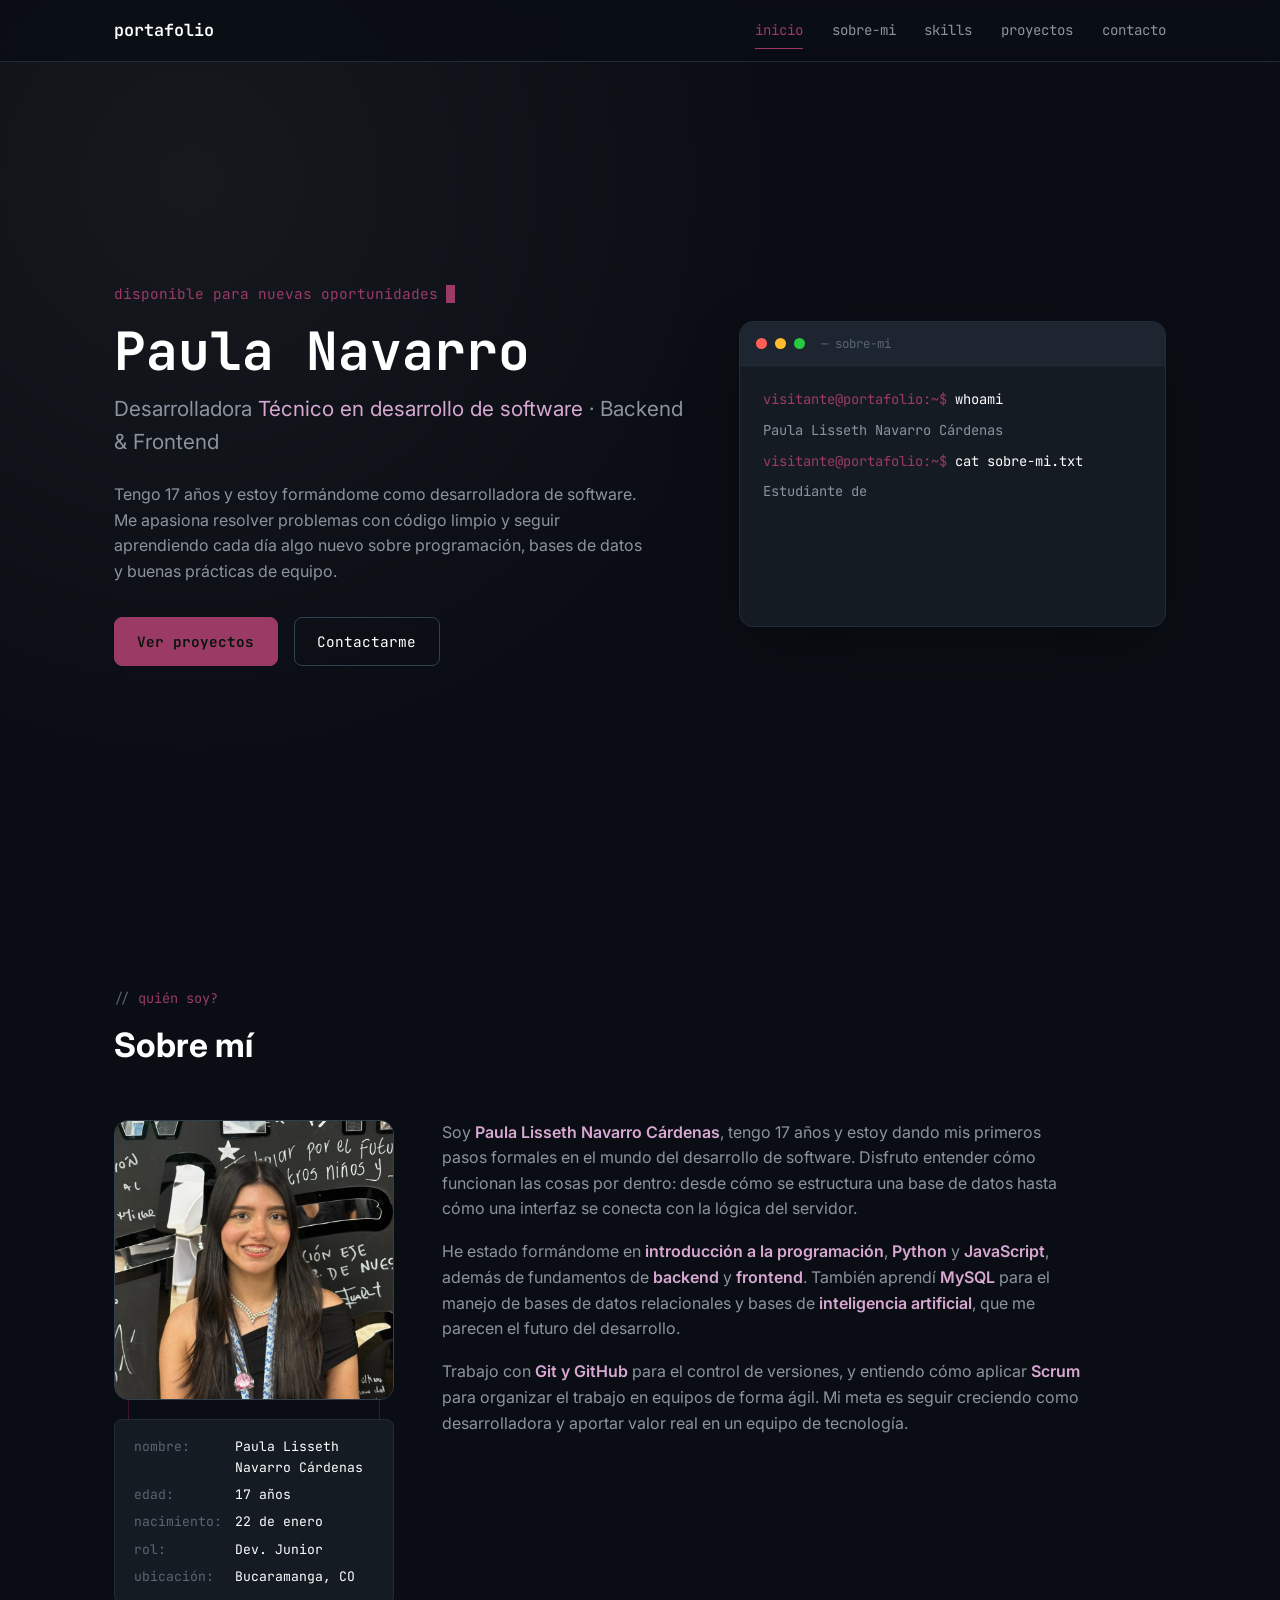
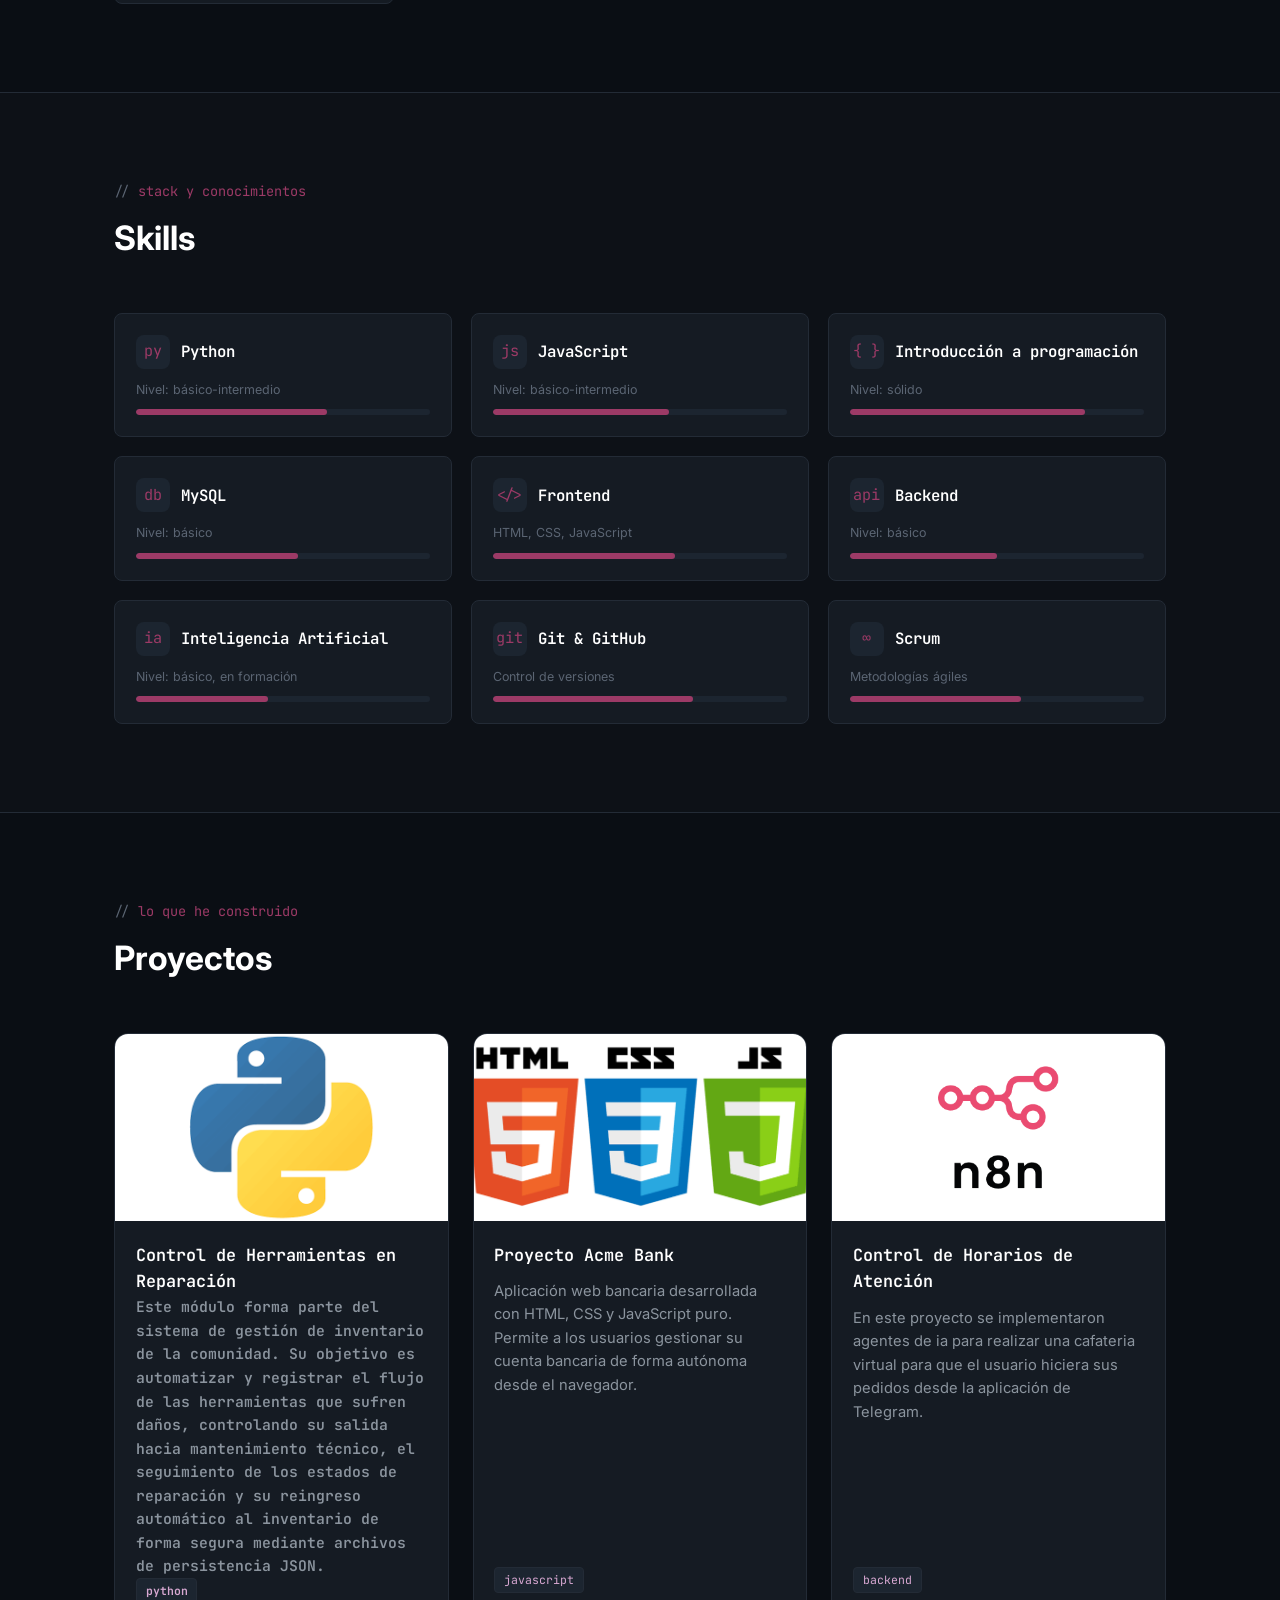
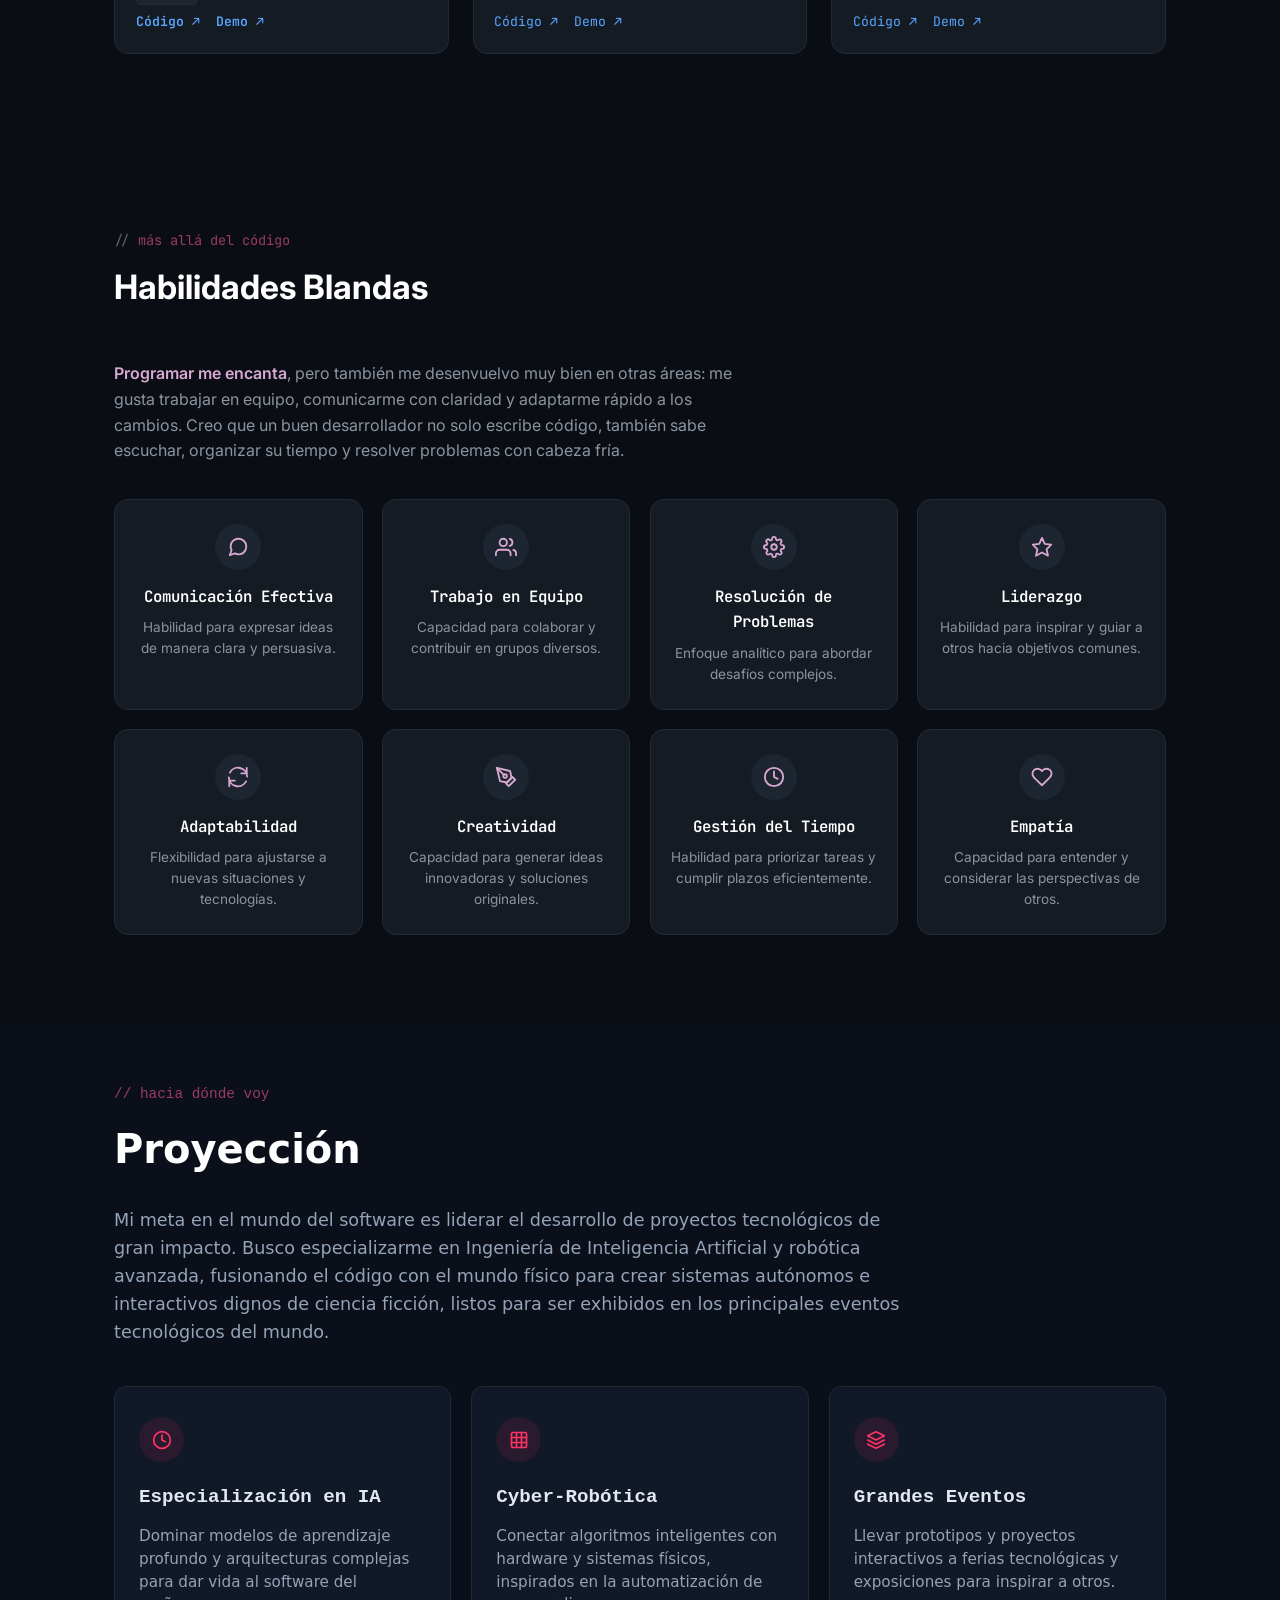
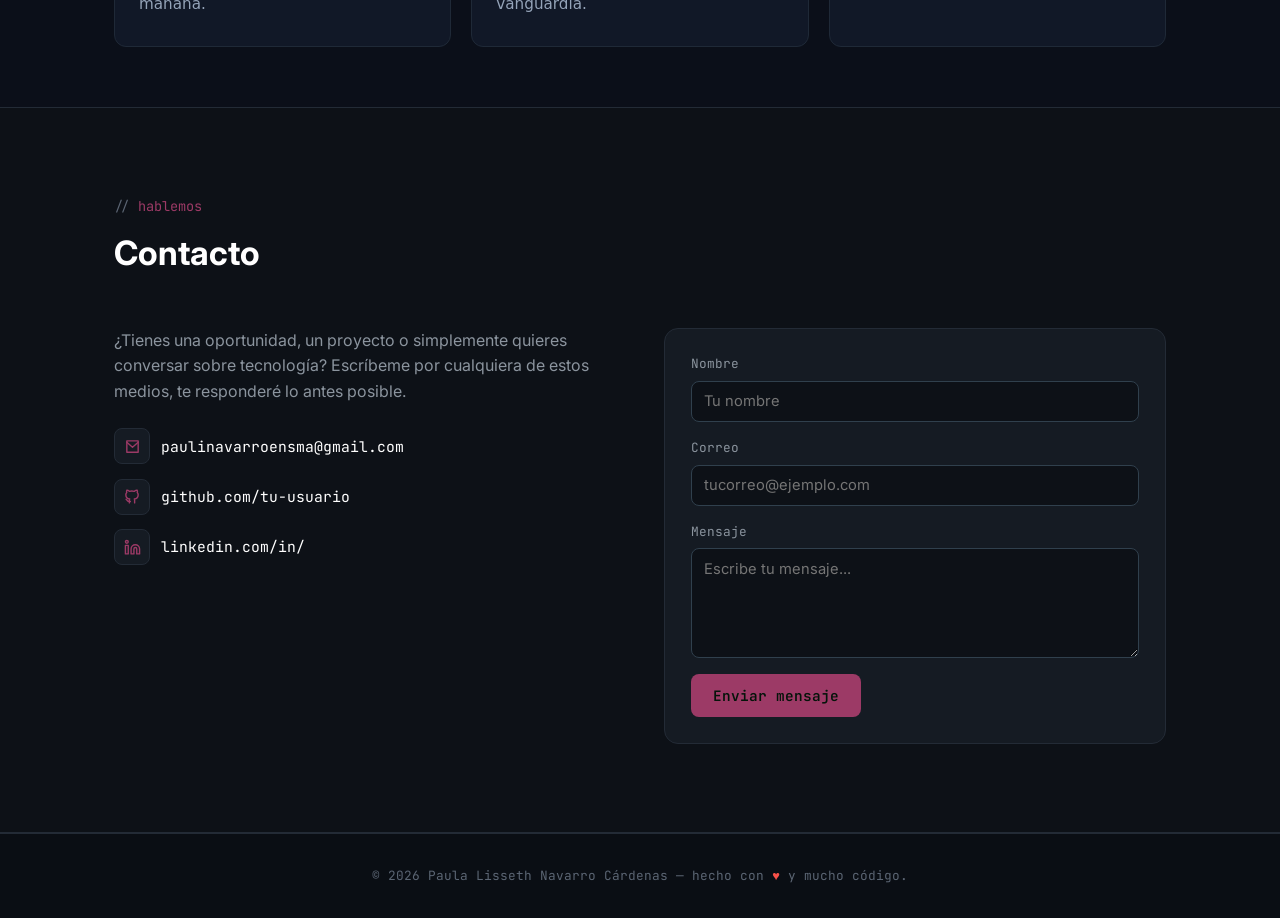
==== portafolio/index.html @ 1e86a232 "primer commit: subiendo pagina web con readme" ====
<!DOCTYPE html>
<html lang="es">
<head>
  <meta charset="UTF-8" />
  <meta name="viewport" content="width=device-width, initial-scale=1.0" />
  <title>Paula Navarro | Portafolio de Desarrollo</title>
  <meta name="description" content="Portafolio profesional de Paula Lisseth Navarro Cárdenas, desarrolladora junior en formación: Python, JavaScript, backend, frontend, bases de datos y metodologías ágiles." />
  <link rel="stylesheet" href="../style.css" />
  <script src="../i.js" defer></script>


  <!-- Favicon simple en SVG (sin petición extra de red) -->
  <link rel="icon" href="data:image/svg+xml,<svg xmlns=%22http://www.w3.org/2000/svg%22 viewBox=%220 0 100 100%22><rect width=%22100%22 height=%22100%22 rx=%2220%22 fill=%22%230d1117%22/><text x=%2250%22 y=%2266%22 font-size=%2255%22 text-anchor=%22middle%22 fill=%22%233fb950%22 font-family=%22monospace%22>&gt;_</text></svg>" />

  <!-- Tipografías: mono para "código", sans para texto largo -->
  <link rel="preconnect" href="https://fonts.googleapis.com">
  <link rel="preconnect" href="https://fonts.gstatic.com" crossorigin>
  <link href="https://fonts.googleapis.com/css2?family=Inter:wght@400;500;600&family=JetBrains+Mono:wght@400;500;600;700&display=swap" rel="stylesheet">

  <link rel="stylesheet" href="styles.css" />
</head>
<body>

  <!-- ============ HEADER / NAV ============ -->
  <header class="site-header">
    <nav class="nav" aria-label="Navegación principal">
      <a href="#inicio" class="nav__brand">
        <span>portafolio</span>
      </a>

      <button class="nav__toggle" aria-label="Abrir menú de navegación" aria-expanded="false">
        <span></span><span></span><span></span>
      </button>

      <ul class="nav__list">
        <li><a href="#inicio">inicio</a></li>
        <li><a href="#sobre-mi">sobre-mi</a></li>
        <li><a href="#skills">skills</a></li>
        <li><a href="#proyectos">proyectos</a></li>
        <li><a href="#contacto">contacto</a></li>
      </ul>
    </nav>
  </header>

  <main>
    <!-- ============ HERO ============ -->
    <section id="inicio" class="hero">
      <div class="container hero__grid">
        <div>
          <p class="hero__eyebrow">disponible para nuevas oportunidades <span class="blink" aria-hidden="true"></span></p>
          <h1 class="hero__name">Paula Navarro</h1>
          <p class="hero__role">Desarrolladora <span class="accent-text"> Técnico en desarrollo de software</span> · Backend &amp; Frontend</p>
          <p class="hero__desc">
            Tengo 17 años y estoy formándome como desarrolladora de software.
            Me apasiona resolver problemas con código limpio y seguir aprendiendo
            cada día algo nuevo sobre programación, bases de datos y buenas prácticas de equipo.
          </p>
          <div class="hero__cta">
            <a href="#proyectos" class="btn btn--primary">Ver proyectos</a>
            <a href="#contacto" class="btn btn--ghost">Contactarme</a>
          </div>
        </div>

        <div class="terminal" role="img" aria-label="Terminal animada mostrando un resumen de quién soy y mis habilidades">
          <div class="terminal__bar">
            <span class="terminal__dot terminal__dot--red"></span>
            <span class="terminal__dot terminal__dot--yellow"></span>
            <span class="terminal__dot terminal__dot--green"></span>
            <span class="terminal__title">— sobre-mi</span>
          </div>
          <div
            class="terminal__body"
            data-terminal-body
            data-name="Paula Lisseth Navarro Cárdenas"
            data-tagline="Estudiante de programación, en busca de mi primera experiencia profesional."
            data-skills="python · javascript · scrum · ia · git/github · mysql · backend · frontend"
          ><noscript><div class="terminal__line"><span class="terminal__prompt">visitante@portafolio:~$</span> whoami</div><div class="terminal__line terminal__output">Paula Lisseth Navarro Cárdenas, 17 años</div></noscript></div>
        </div>
      </div>
    </section>

    <!-- ============ SOBRE MÍ ============ -->
    <section id="sobre-mi" class="section">
      <div class="container">
        <div class="section__header reveal">
          <span class="section__tag">quién soy?</span>
          <h2 class="section__title">Sobre mí</h2>
        </div>

        <div class="about__grid reveal">
          <div class="about__photo-wrap">
            <div class="about__photo-frame" aria-hidden="true"></div>
            <img
              class="about__photo"
              src="../portafolio/Captura de pantalla 2026-06-27 212855.png"
              alt="Foto de perfil de Paula Lisseth Navarro Cárdenas"
              width="280"
              height="280"
              loading="lazy"
            />
            <div class="about__card">
              <dl>
                <dt>nombre:</dt><dd>Paula Lisseth Navarro Cárdenas</dd>
                <dt>edad:</dt><dd>17 años</dd>
                <dt>nacimiento:</dt><dd>22 de enero</dd>
                <dt>rol:</dt><dd>Dev. Junior</dd>
                <dt>ubicación:</dt><dd>Bucaramanga, CO</dd>
              </dl>
            </div>
          </div>

          <div class="about__text">
            <p>
              Soy <span class="about__highlight">Paula Lisseth Navarro Cárdenas</span>, tengo 17 años y estoy dando mis
              primeros pasos formales en el mundo del desarrollo de software. Disfruto entender cómo funcionan
              las cosas por dentro: desde cómo se estructura una base de datos hasta cómo una interfaz se conecta
              con la lógica del servidor.
            </p>
            <p>
              He estado formándome en <span class="about__highlight">introducción a la programación</span>,
              <span class="about__highlight">Python</span> y <span class="about__highlight">JavaScript</span>,
              además de fundamentos de <span class="about__highlight">backend</span> y
              <span class="about__highlight">frontend</span>. También aprendí <span class="about__highlight">MySQL</span>
              para el manejo de bases de datos relacionales y bases de
              <span class="about__highlight">inteligencia artificial</span>, que me parecen el futuro del desarrollo.
            </p>
            <p>
              Trabajo con <span class="about__highlight">Git y GitHub</span> para el control de versiones, y entiendo
              cómo aplicar <span class="about__highlight">Scrum</span> para organizar el trabajo en equipos de forma ágil.
              Mi meta es seguir creciendo como desarrolladora y aportar valor real en un equipo de tecnología.
            </p>
          </div>
        </div>
      </div>
    </section>

    <!-- ============ SKILLS ============ -->
    <section id="skills" class="section section--alt">
      <div class="container">
        <div class="section__header reveal">
          <span class="section__tag">stack y conocimientos</span>
          <h2 class="section__title">Skills</h2>
        </div>

        <div class="skills__grid reveal">

          <article class="skill-card">
            <div class="skill-card__head">
              <span class="skill-card__icon" aria-hidden="true">py</span>
              <span class="skill-card__name">Python</span>
            </div>
            <p class="skill-card__level">Nivel: básico-intermedio</p>
            <div class="skill-bar"><div class="skill-bar__fill" style="width: 65%;"></div></div>
          </article>

          <article class="skill-card">
            <div class="skill-card__head">
              <span class="skill-card__icon" aria-hidden="true">js</span>
              <span class="skill-card__name">JavaScript</span>
            </div>
            <p class="skill-card__level">Nivel: básico-intermedio</p>
            <div class="skill-bar"><div class="skill-bar__fill" style="width: 60%;"></div></div>
          </article>

          <article class="skill-card">
            <div class="skill-card__head">
              <span class="skill-card__icon" aria-hidden="true">{ }</span>
              <span class="skill-card__name">Introducción a programación</span>
            </div>
            <p class="skill-card__level">Nivel: sólido</p>
            <div class="skill-bar"><div class="skill-bar__fill" style="width: 80%;"></div></div>
          </article>

          <article class="skill-card">
            <div class="skill-card__head">
              <span class="skill-card__icon" aria-hidden="true">db</span>
              <span class="skill-card__name">MySQL</span>
            </div>
            <p class="skill-card__level">Nivel: básico</p>
            <div class="skill-bar"><div class="skill-bar__fill" style="width: 55%;"></div></div>
          </article>

          <article class="skill-card">
            <div class="skill-card__head">
              <span class="skill-card__icon" aria-hidden="true">&lt;/&gt;</span>
              <span class="skill-card__name">Frontend</span>
            </div>
            <p class="skill-card__level">HTML, CSS, JavaScript</p>
            <div class="skill-bar"><div class="skill-bar__fill" style="width: 62%;"></div></div>
          </article>

          <article class="skill-card">
            <div class="skill-card__head">
              <span class="skill-card__icon" aria-hidden="true">api</span>
              <span class="skill-card__name">Backend</span>
            </div>
            <p class="skill-card__level">Nivel: básico</p>
            <div class="skill-bar"><div class="skill-bar__fill" style="width: 50%;"></div></div>
          </article>

          <article class="skill-card">
            <div class="skill-card__head">
              <span class="skill-card__icon" aria-hidden="true">ia</span>
              <span class="skill-card__name">Inteligencia Artificial</span>
            </div>
            <p class="skill-card__level">Nivel: básico, en formación</p>
            <div class="skill-bar"><div class="skill-bar__fill" style="width: 45%;"></div></div>
          </article>

          <article class="skill-card">
            <div class="skill-card__head">
              <span class="skill-card__icon" aria-hidden="true">git</span>
              <span class="skill-card__name">Git &amp; GitHub</span>
            </div>
            <p class="skill-card__level">Control de versiones</p>
            <div class="skill-bar"><div class="skill-bar__fill" style="width: 68%;"></div></div>
          </article>

          <article class="skill-card">
            <div class="skill-card__head">
              <span class="skill-card__icon" aria-hidden="true">∞</span>
              <span class="skill-card__name">Scrum</span>
            </div>
            <p class="skill-card__level">Metodologías ágiles</p>
            <div class="skill-bar"><div class="skill-bar__fill" style="width: 58%;"></div></div>
          </article>

        </div>
      </div>
    </section>

    <!-- ============ PROYECTOS ============ -->
    <section id="proyectos" class="section">
      <div class="container">
        <div class="section__header reveal">
          <span class="section__tag">lo que he construido</span>
          <h2 class="section__title">Proyectos</h2>
        </div>

        <div class="projects__grid reveal">

          <article class="project-card">
            <div class="project-card__media">
              <img src="../portafolio/python.png" alt="Control de Herramientas en Reparación" loading="lazy" width="600" height="340" />
            </div>
            <div class="project-card__body">
              <h3 class="project-card__title">Control de Herramientas en Reparación 
              <p class="project-card__desc">
                Este módulo forma parte del sistema de gestión de inventario de la comunidad. Su objetivo es automatizar y registrar el flujo de las herramientas que sufren daños, controlando su salida hacia mantenimiento técnico, el seguimiento de los estados de reparación y su reingreso automático al inventario de forma segura mediante archivos de persistencia JSON.
              </p>
              <div class="project-card__tags">
                <span class="tag">python</span>
        
              </div>
              <div class="project-card__links">
                <a href="https://github.com/pau091/proyecto_python.git" target="_blank" rel="noopener">Código ↗</a>
                <a href="https://replit.com/join/ioxmqantwyiahoo-paulinavarroens" target="_blank" rel="noopener">Demo ↗</a>
        
              </div>
            </div>
          </article>

          <article class="project-card">
            <div class="project-card__media">
              <img src="../portafolio/html, js y css.png" alt="Proyecto Acme Bank" loading="lazy" width="600" height="340" />
            </div>
            <div class="project-card__body">
              <h3 class="project-card__title">Proyecto Acme Bank</h3>
              <p class="project-card__desc">
                Aplicación web bancaria desarrollada con HTML, CSS y JavaScript puro. Permite a los usuarios gestionar su cuenta bancaria de forma autónoma desde el navegador.
              </p>
              <div class="project-card__tags">
                <span class="tag">javascript</span>
        
              </div>
              <div class="project-card__links">
                <a href="https://github.com/Cristixn04/ACME-BANK-PROYECT.git" target="_blank" rel="noopener">Código ↗</a>
                <a href="https://pau091.github.io/EXAMENDATOSMOVILES_ACME_BANK/" target="_blank" rel="noopener">Demo ↗</a>
               
              </div>
            </div>
          </article>

          <article class="project-card">
            <div class="project-card__media">
              <img src="../portafolio/n8n_icon.png" alt="Control de Horarios de Atención " loading="lazy" width="600" height="340" />
            </div>
            <div class="project-card__body">
              <h3 class="project-card__title">Control de Horarios de Atención </h3>
              <p class="project-card__desc">
                En este proyecto se implementaron agentes de ia para realizar una cafateria virtual para que el usuario hiciera sus pedidos desde la aplicación de Telegram.
              </p>
              <div class="project-card__tags">
                <span class="tag">backend</span>
              </div>
              <div class="project-card__links">
                <a href="https://github.com/pau091/proyecto_n8n.git" target="_blank" rel="noopener">Código ↗</a>
                <a href="https://ibb.co/qTsHBFG" target="_blank" rel="noopener">Demo ↗</a>
                
              </div>
            </div>
          </article>

        </div>
      </div>
    </section>



    <!-- ============ HABILIDADES BLANDAS ============ -->
<section id="habilidades-blandas" class="section">
  <div class="container">
    <div class="section__header reveal">
      <span class="section__tag">más allá del código</span>
      <h2 class="section__title">Habilidades Blandas</h2>
    </div>

    <p class="softskills__intro reveal">
      <span class="about__highlight">Programar me encanta</span>, pero también me desenvuelvo muy bien en otras áreas:
      me gusta trabajar en equipo, comunicarme con claridad y adaptarme rápido a los cambios.
      Creo que un buen desarrollador no solo escribe código, también sabe escuchar, organizar su tiempo y resolver problemas con cabeza fría.
    </p>

    <div class="softskills__grid reveal">

      <article class="softskill-card">
        <div class="softskill-card__icon" aria-hidden="true">
          <svg viewBox="0 0 24 24" fill="none" stroke-width="2" stroke-linecap="round" stroke-linejoin="round"><path d="M21 11.5a8.4 8.4 0 0 1-1 4 8.5 8.5 0 0 1-7.5 4.5 8.4 8.4 0 0 1-4-1L3 21l2-5.5a8.4 8.4 0 0 1-1-4 8.5 8.5 0 0 1 4.5-7.5 8.4 8.4 0 0 1 4-1h.5a8.5 8.5 0 0 1 8 8v.5z"/></svg>
        </div>
        <h3 class="softskill-card__name">Comunicación Efectiva</h3>
        <p class="softskill-card__desc">Habilidad para expresar ideas de manera clara y persuasiva.</p>
      </article>

      <article class="softskill-card">
        <div class="softskill-card__icon" aria-hidden="true">
          <svg viewBox="0 0 24 24" fill="none" stroke-width="2" stroke-linecap="round" stroke-linejoin="round"><path d="M17 21v-2a4 4 0 0 0-4-4H5a4 4 0 0 0-4 4v2"/><circle cx="9" cy="7" r="4"/><path d="M23 21v-2a4 4 0 0 0-3-3.87"/><path d="M16 3.13a4 4 0 0 1 0 7.75"/></svg>
        </div>
        <h3 class="softskill-card__name">Trabajo en Equipo</h3>
        <p class="softskill-card__desc">Capacidad para colaborar y contribuir en grupos diversos.</p>
      </article>

      <article class="softskill-card">
        <div class="softskill-card__icon" aria-hidden="true">
          <svg viewBox="0 0 24 24" fill="none" stroke-width="2" stroke-linecap="round" stroke-linejoin="round"><circle cx="12" cy="12" r="3"/><path d="M19.4 15a1.65 1.65 0 0 0 .33 1.82l.06.06a2 2 0 1 1-2.83 2.83l-.06-.06a1.65 1.65 0 0 0-1.82-.33 1.65 1.65 0 0 0-1 1.51V21a2 2 0 0 1-4 0v-.09A1.65 1.65 0 0 0 9 19.4a1.65 1.65 0 0 0-1.82.33l-.06.06a2 2 0 1 1-2.83-2.83l.06-.06a1.65 1.65 0 0 0 .33-1.82 1.65 1.65 0 0 0-1.51-1H3a2 2 0 0 1 0-4h.09A1.65 1.65 0 0 0 4.6 9a1.65 1.65 0 0 0-.33-1.82l-.06-.06a2 2 0 1 1 2.83-2.83l.06.06a1.65 1.65 0 0 0 1.82.33H9a1.65 1.65 0 0 0 1-1.51V3a2 2 0 0 1 4 0v.09a1.65 1.65 0 0 0 1 1.51 1.65 1.65 0 0 0 1.82-.33l.06-.06a2 2 0 1 1 2.83 2.83l-.06.06a1.65 1.65 0 0 0-.33 1.82V9a1.65 1.65 0 0 0 1.51 1H21a2 2 0 0 1 0 4h-.09a1.65 1.65 0 0 0-1.51 1z"/></svg>
        </div>
        <h3 class="softskill-card__name">Resolución de Problemas</h3>
        <p class="softskill-card__desc">Enfoque analítico para abordar desafíos complejos.</p>
      </article>

      <article class="softskill-card">
        <div class="softskill-card__icon" aria-hidden="true">
          <svg viewBox="0 0 24 24" fill="none" stroke-width="2" stroke-linecap="round" stroke-linejoin="round"><path d="M12 2l3 6.5 7 1-5 5 1.5 7-6.5-3.5-6.5 3.5 1.5-7-5-5 7-1z"/></svg>
        </div>
        <h3 class="softskill-card__name">Liderazgo</h3>
        <p class="softskill-card__desc">Habilidad para inspirar y guiar a otros hacia objetivos comunes.</p>
      </article>

      <article class="softskill-card">
        <div class="softskill-card__icon" aria-hidden="true">
          <svg viewBox="0 0 24 24" fill="none" stroke-width="2" stroke-linecap="round" stroke-linejoin="round"><path d="M21.5 2v6h-6M2.5 22v-6h6"/><path d="M22 11.5A10 10 0 0 0 3.2 7.2M2 12.5a10 10 0 0 0 18.8 4.3"/></svg>
        </div>
        <h3 class="softskill-card__name">Adaptabilidad</h3>
        <p class="softskill-card__desc">Flexibilidad para ajustarse a nuevas situaciones y tecnologías.</p>
      </article>

      <article class="softskill-card">
        <div class="softskill-card__icon" aria-hidden="true">
          <svg viewBox="0 0 24 24" fill="none" stroke-width="2" stroke-linecap="round" stroke-linejoin="round"><path d="M12 19l7-7 3 3-7 7-3-3z"/><path d="M18 13l-1.5-7.5L2 2l3.5 14.5L13 18l5-5z"/><path d="M2 2l7.586 7.586"/><circle cx="11" cy="11" r="2"/></svg>
        </div>
        <h3 class="softskill-card__name">Creatividad</h3>
        <p class="softskill-card__desc">Capacidad para generar ideas innovadoras y soluciones originales.</p>
      </article>

      <article class="softskill-card">
        <div class="softskill-card__icon" aria-hidden="true">
          <svg viewBox="0 0 24 24" fill="none" stroke-width="2" stroke-linecap="round" stroke-linejoin="round"><circle cx="12" cy="12" r="10"/><path d="M12 6v6l4 2"/></svg>
        </div>
        <h3 class="softskill-card__name">Gestión del Tiempo</h3>
        <p class="softskill-card__desc">Habilidad para priorizar tareas y cumplir plazos eficientemente.</p>
      </article>

      <article class="softskill-card">
        <div class="softskill-card__icon" aria-hidden="true">
          <svg viewBox="0 0 24 24" fill="none" stroke-width="2" stroke-linecap="round" stroke-linejoin="round"><path d="M20.8 4.6a5.5 5.5 0 0 0-7.8 0L12 5.7l-1-1.1a5.5 5.5 0 0 0-7.8 7.8l1 1.1L12 21l7.8-7.8 1-1a5.5 5.5 0 0 0 0-7.8z"/></svg>
        </div>
        <h3 class="softskill-card__name">Empatía</h3>
        <p class="softskill-card__desc">Capacidad para entender y considerar las perspectivas de otros.</p>
      </article>

    </div>
  </div>
</section>

<!-- ============ MI PROYECCION ============ -->


<section id="proyeccion" class="proyeccion-section">
    <div class="container">
        <p class="section-subtitle">// hacia dónde voy</p>
        <h2 class="section-title">Proyección</h2>
        
        <p class="proyeccion-description">
            Mi meta en el mundo del software es liderar el desarrollo de proyectos tecnológicos de gran impacto. 
            Busco especializarme en <span class="highlight-text">Ingeniería de Inteligencia Artificial</span> y robótica avanzada, fusionando 
            el código con el mundo físico para crear sistemas autónomos e interactivos dignos de ciencia ficción, listos 
            para ser exhibidos en los principales eventos tecnológicos del mundo.
        </p>

        <div class="proyeccion-grid">
            <div class="proyeccion-card">
                <div class="card-icon">
                    <svg xmlns="http://www.w3.org/2000/svg" width="20" height="20" viewBox="0 0 24 24" fill="none" stroke="currentColor" stroke-width="2" stroke-linecap="round" stroke-linejoin="round"><circle cx="12" cy="12" r="10"></circle><polyline points="12 6 12 12 16 14"></polyline></svg>
                </div>
                <h3>Especialización en IA</h3>
                <p>Dominar modelos de aprendizaje profundo y arquitecturas complejas para dar vida al software del mañana.</p>
            </div>

            <div class="proyeccion-card">
                <div class="card-icon">
                    <svg xmlns="http://www.w3.org/2000/svg" width="20" height="20" viewBox="0 0 24 24" fill="none" stroke="currentColor" stroke-width="2" stroke-linecap="round" stroke-linejoin="round"><rect x="3" y="3" width="18" height="18" rx="2" ry="2"></rect><line x1="9" y1="3" x2="9" y2="21"></line><line x1="15" y1="3" x2="15" y2="21"></line><line x1="3" y1="9" x2="21" y2="9"></line><line x1="3" y1="15" x2="21" y2="15"></line></svg>
                </div>
                <h3>Cyber-Robótica</h3>
                <p>Conectar algoritmos inteligentes con hardware y sistemas físicos, inspirados en la automatización de vanguardia.</p>
            </div>

            <div class="proyeccion-card">
                <div class="card-icon">
                    <svg xmlns="http://www.w3.org/2000/svg" width="20" height="20" viewBox="0 0 24 24" fill="none" stroke="currentColor" stroke-width="2" stroke-linecap="round" stroke-linejoin="round"><polygon points="12 2 2 7 12 12 22 7 12 2"></polygon><polyline points="2 17 12 22 22 17"></polyline><polyline points="2 12 12 17 22 12"></polyline></svg>
                </div>
                <h3>Grandes Eventos</h3>
                <p>Llevar prototipos y proyectos interactivos a ferias tecnológicas y exposiciones para inspirar a otros.</p>
            </div>
        </div>
    </div>
</section>

    <!-- ============ CONTACTO ============ -->
    <section id="contacto" class="section section--alt">
      <div class="container">
        <div class="section__header reveal">
          <span class="section__tag">hablemos</span>
          <h2 class="section__title">Contacto</h2>
        </div>

        <div class="contact__grid reveal">
          <div class="contact__intro">
            <p>
              ¿Tienes una oportunidad, un proyecto o simplemente quieres conversar sobre tecnología?
              Escríbeme por cualquiera de estos medios, te responderé lo antes posible.
            </p>

            <ul class="contact__list">
              <li>
                <a href="mailto:paulinavarroensma@gmail.com">
                  <span class="contact__icon" aria-hidden="true">
                    <svg viewBox="0 0 24 24" fill="none" stroke-width="2" stroke-linecap="round" stroke-linejoin="round"><path d="M4 4h16v16H4z"/><path d="m4 6 8 7 8-7"/></svg>
                  </span>
                  paulinavarroensma@gmail.com
                </a>
              </li>
              <li>
                <a href="https://github.com/pau091" target="_blank" rel="noopener">
                  <span class="contact__icon" aria-hidden="true">
                    <svg viewBox="0 0 24 24" fill="none" stroke-width="2" stroke-linecap="round" stroke-linejoin="round"><path d="M9 19c-4.3 1.4-4.3-2.5-6-3m12 5v-3.5c0-1 .1-1.4-.5-2 2.8-.3 5.5-1.4 5.5-6a4.6 4.6 0 0 0-1.3-3.2 4.2 4.2 0 0 0-.1-3.2s-1.3-.4-4.1 1.6a13.4 13.4 0 0 0-7 0C5.3 2.7 4 3.1 4 3.1a4.2 4.2 0 0 0-.1 3.2A4.6 4.6 0 0 0 2.6 9.5c0 4.6 2.7 5.7 5.5 6-.6.6-.6 1.2-.5 2V21"/></svg>
                  </span>
                  github.com/tu-usuario
                </a>
              </li>
              <li>
                <a href="https://www.linkedin.com/in/pau-undefined-a47960419/" target="_blank" rel="noopener">
                  <span class="contact__icon" aria-hidden="true">
                    <svg viewBox="0 0 24 24" fill="none" stroke-width="2" stroke-linecap="round" stroke-linejoin="round"><path d="M16 8a6 6 0 0 1 6 6v7h-4v-7a2 2 0 0 0-4 0v7h-4v-7a6 6 0 0 1 6-6z"/><rect x="2" y="9" width="4" height="12"/><circle cx="4" cy="4" r="2"/></svg>
                  </span>
                  linkedin.com/in/
                </a>
              </li>
            </ul>
          </div>

          <form class="contact-form" aria-label="Formulario de contacto">
            <div class="form-group">
              <label for="name">Nombre</label>
              <input type="text" id="name" name="name" placeholder="Tu nombre" required />
            </div>
            <div class="form-group">
              <label for="email">Correo</label>
              <input type="email" id="email" name="email" placeholder="tucorreo@ejemplo.com" required />
            </div>
            <div class="form-group">
              <label for="message">Mensaje</label>
              <textarea id="message" name="message" placeholder="Escribe tu mensaje..." required></textarea>
            </div>
            <button type="submit" class="btn btn--primary">Enviar mensaje</button>
          </form>
        </div>
      </div>
    </section>
  </main>

  <footer class="site-footer">
    <p>© <span data-year></span> Paula Lisseth Navarro Cárdenas — hecho con <span class="heart">♥</span> y mucho código.</p>
  </footer>

  <button class="back-to-top" aria-label="Volver arriba">
    <svg viewBox="0 0 24 24" width="20" height="20" fill="none" stroke="currentColor" stroke-width="2" stroke-linecap="round" stroke-linejoin="round"><path d="M12 19V5M5 12l7-7 7 7"/></svg>
  </button>

  <script src="main.js"></script>
</body>
</html>
---- style.css ----
/* =========================================================
   PORTAFOLIO - Estilo Terminal / Tech (Dark)
   ========================================================= */

:root {
  /* Paleta principal */
  --bg-0: #0a0e14;          /* fondo general */
  --bg-1: #0d1117;          /* fondo secciones */
  --bg-2: #151b23;          /* tarjetas */
  --bg-3: #1c2530;          /* tarjetas hover / inputs */
  --border: #232b36;
  --border-strong: #30404d;

  --text-primary: #ffffff;
  --text-secondary: #8b949e;
  --text-muted: #5b6573;

  --accent: #9c3a66;        /* verde terminal (atenuado) */
  --accent-soft: #92235366;
  --accent-2: #d8a8d2;      /* ámbar para detalles / hover */
  --accent-blue: #58a6ff;   /* enlaces */
  --danger: #f85149;

  --radius: 8px;
  --radius-lg: 14px;
  --max-width: 1100px;

  --font-mono: 'JetBrains Mono', 'Fira Code', monospace;
  --font-sans: 'Inter', system-ui, sans-serif;

  --transition: 200ms ease;
}

/* ---------- Reset básico ---------- */
* {
  margin: 0;
  padding: 0;
  box-sizing: border-box;
}

html {
  scroll-behavior: smooth;
  font-size: 16px;
}

body {
  background-color: var(--bg-0);
  color: var(--text-primary);
  font-family: var(--font-sans);
  line-height: 1.6;
  -webkit-font-smoothing: antialiased;
}

img {
  max-width: 100%;
  display: block;
}

a {
  color: inherit;
  text-decoration: none;
}

ul {
  list-style: none;
}

section {
  scroll-margin-top: 76px;
}

.container {
  max-width: var(--max-width);
  margin: 0 auto;
  padding: 0 1.5rem;
}

/* Foco visible para accesibilidad */
a:focus-visible,
button:focus-visible {
  outline: 2px solid var(--accent);
  outline-offset: 3px;
  border-radius: 4px;
}

/* Respeta preferencia de movimiento reducido */
@media (prefers-reduced-motion: reduce) {
  *, *::before, *::after {
    animation-duration: 0.01ms !important;
    animation-iteration-count: 1 !important;
    transition-duration: 0.01ms !important;
    scroll-behavior: auto !important;
  }
}

/* =========================================================
   HEADER / NAV
   ========================================================= */
.site-header {
  position: fixed;
  top: 0;
  left: 0;
  right: 0;
  z-index: 100;
  background-color: rgba(10, 14, 20, 0.85);
  backdrop-filter: blur(8px);
  border-bottom: 1px solid var(--border);
}

.nav {
  display: flex;
  align-items: center;
  justify-content: space-between;
  padding: 0.9rem 1.5rem;
  max-width: var(--max-width);
  margin: 0 auto;
}

.nav__brand {
  font-family: var(--font-mono);
  font-weight: 600;
  font-size: 1.05rem;
  color: var(--text-primary);
  display: flex;
  align-items: center;
  gap: 0.4rem;
}

.nav__brand .dot {
  color: var(--accent);
}

.nav__toggle {
  display: none;
  flex-direction: column;
  justify-content: center;
  gap: 5px;
  width: 38px;
  height: 38px;
  background: transparent;
  border: 1px solid var(--border-strong);
  border-radius: var(--radius);
  cursor: pointer;
}

.nav__toggle span {
  display: block;
  height: 2px;
  width: 18px;
  margin: 0 auto;
  background-color: var(--text-primary);
  transition: var(--transition);
}

.nav__list {
  display: flex;
  gap: 1.8rem;
  font-family: var(--font-mono);
  font-size: 0.88rem;
}

.nav__list li {
  display: flex;
}

.nav__list a {
  color: var(--text-secondary);
  position: relative;
  padding: 0.3rem 0;
  transition: color var(--transition);
}

.nav__list a::after {
  content: '';
  position: absolute;
  left: 0;
  bottom: -2px;
  width: 100%;
  height: 1px;
  background-color: var(--accent);
  transform: scaleX(0);
  transform-origin: left;
  transition: transform 250ms ease;
}

.nav__list a:hover::after,
.nav__list a:focus-visible::after,
.nav__list a.is-active::after {
  transform: scaleX(1);
}

.nav__list a:hover,
.nav__list a:focus-visible {
  color: var(--accent);
}

.nav__list a.is-active {
  color: var(--accent);
}

/* =========================================================
   HERO
   ========================================================= */
.hero {
  min-height: 100vh;
  display: flex;
  align-items: center;
  padding: 7rem 0 4rem;
  background:
    radial-gradient(circle at 15% 20%, rgba(202, 206, 202, 0.06), transparent 45%),
    var(--bg-0);
}

.hero__grid {
  display: grid;
  grid-template-columns: 1.15fr 0.85fr;
  gap: 3rem;
  align-items: center;
}

.hero__eyebrow {
  font-family: var(--font-mono);
  color: var(--accent);
  font-size: 0.9rem;
  margin-bottom: 1rem;
  display: flex;
  align-items: center;
  gap: 0.5rem;
}

.hero__eyebrow .blink {
  display: inline-block;
  width: 9px;
  height: 18px;
  background-color: var(--accent);
  animation: blink 1.1s steps(1) infinite;
}

@keyframes blink {
  50% { opacity: 0; }
}

.hero__name {
  font-family: var(--font-mono);
  font-size: clamp(2.1rem, 5vw, 3.3rem);
  font-weight: 700;
  line-height: 1.15;
  margin-bottom: 0.6rem;
  color: #fff;
}

.hero__role {
  font-size: clamp(1.05rem, 2vw, 1.3rem);
  color: var(--text-secondary);
  margin-bottom: 1.5rem;
}

.hero__role .accent-text {
  color: var(--accent-2);
}

.hero__desc {
  color: var(--text-secondary);
  max-width: 540px;
  margin-bottom: 2rem;
}

.hero__cta {
  display: flex;
  gap: 1rem;
  flex-wrap: wrap;
}

.btn {
  font-family: var(--font-mono);
  font-size: 0.9rem;
  padding: 0.75rem 1.4rem;
  border-radius: var(--radius);
  border: 1px solid var(--border-strong);
  cursor: pointer;
  transition: all var(--transition);
  display: inline-flex;
  align-items: center;
  gap: 0.5rem;
  position: relative;
  overflow: hidden;
  isolation: isolate;
}

.btn::before {
  content: '';
  position: absolute;
  inset: 0;
  background: linear-gradient(120deg, transparent, rgba(255, 255, 255, 0.18), transparent);
  transform: translateX(-100%);
  transition: transform 500ms ease;
  z-index: -1;
}

.btn:hover::before {
  transform: translateX(100%);
}

.btn--primary {
  background-color: var(--accent);
  color: #04140a;
  border-color: var(--accent);
  font-weight: 600;
}

.btn--primary:hover {
  background-color: #962e6b;
  transform: translateY(-2px);
}

.btn--ghost {
  background-color: transparent;
  color: var(--text-primary);
}

.btn--ghost:hover {
  border-color: var(--accent);
  color: var(--accent);
  transform: translateY(-2px);
}

/* Terminal visual del hero */
.terminal {
  background-color: var(--bg-2);
  border: 1px solid var(--border);
  border-radius: var(--radius-lg);
  overflow: hidden;
  box-shadow: 0 20px 60px -20px rgba(0, 0, 0, 0.6);
}

.terminal__bar {
  display: flex;
  align-items: center;
  gap: 0.5rem;
  padding: 0.7rem 1rem;
  background-color: var(--bg-3);
  border-bottom: 1px solid var(--border);
}

.terminal__dot {
  width: 11px;
  height: 11px;
  border-radius: 50%;
}

.terminal__dot--red { background-color: #ff5f56; }
.terminal__dot--yellow { background-color: #ffbd2e; }
.terminal__dot--green { background-color: #27c93f; }

.terminal__title {
  margin-left: 0.5rem;
  font-family: var(--font-mono);
  font-size: 0.78rem;
  color: var(--text-muted);
}

.terminal__body {
  padding: 1.4rem;
  font-family: var(--font-mono);
  font-size: 0.86rem;
  min-height: 260px;
}

.terminal__line {
  margin-bottom: 0.55rem;
  white-space: pre-wrap;
  word-break: break-word;
}

.terminal__prompt {
  color: var(--accent);
  margin-right: 0.5rem;
}

.terminal__output {
  color: var(--text-secondary);
}

.terminal__cursor {
  display: inline-block;
  width: 8px;
  height: 1em;
  background-color: var(--accent);
  vertical-align: text-bottom;
  animation: blink 1s steps(1) infinite;
}

/* =========================================================
   SECCIONES GENERALES
   ========================================================= */
.section {
  padding: 5.5rem 0;
}

.section--alt {
  background-color: var(--bg-1);
  border-top: 1px solid var(--border);
  border-bottom: 1px solid var(--border);
}

.section__header {
  margin-bottom: 3rem;
}

.section__tag {
  font-family: var(--font-mono);
  color: var(--accent);
  font-size: 0.85rem;
  margin-bottom: 0.5rem;
  display: block;
}

.section__tag::before {
  content: '// ';
  color: var(--text-muted);
}

.section__title {
  font-size: clamp(1.6rem, 3vw, 2.1rem);
  font-weight: 700;
  color: #fff;
}

/* =========================================================
   SOBRE MÍ
   ========================================================= */
.about__grid {
  display: grid;
  grid-template-columns: 280px 1fr;
  gap: 3rem;
  align-items: start;
}

.about__photo-wrap {
  position: relative;
}

.about__photo {
  width: 100%;
  aspect-ratio: 1 / 1;
  border-radius: var(--radius-lg);
  object-fit: cover;
  border: 1px solid var(--border-strong);
  background-color: var(--bg-2);
  transition: border-color var(--transition), transform var(--transition);
}

.about__photo-wrap:hover .about__photo {
  border-color: var(--accent);
  transform: translateY(-3px);
}

.about__photo-frame {
  position: absolute;
  inset: 14px;
  border: 1px solid var(--accent-soft);
  border-radius: var(--radius-lg);
  pointer-events: none;
  z-index: -1;
  top: 14px;
  left: 14px;
}

.about__card {
  margin-top: 1.2rem;
  background-color: var(--bg-2);
  border: 1px solid var(--border);
  border-radius: var(--radius);
  padding: 1rem 1.2rem;
  font-family: var(--font-mono);
  font-size: 0.82rem;
}

.about__card dl {
  display: grid;
  grid-template-columns: auto 1fr;
  gap: 0.4rem 0.8rem;
}

.about__card dt {
  color: var(--text-muted);
}

.about__card dd {
  color: var(--text-primary);
}

.about__text p {
  color: var(--text-secondary);
  margin-bottom: 1.1rem;
  max-width: 640px;
}

.about__text p:last-child {
  margin-bottom: 0;
}

.about__highlight {
  color: var(--accent-2);
  font-weight: 600;
}

/* =========================================================
   SKILLS
   ========================================================= */
.skills__grid {
  display: grid;
  grid-template-columns: repeat(auto-fit, minmax(250px, 1fr));
  gap: 1.2rem;
}

.skill-card {
  background-color: var(--bg-2);
  border: 1px solid var(--border);
  border-radius: var(--radius);
  padding: 1.3rem;
  transition: border-color var(--transition), transform var(--transition), box-shadow var(--transition);
}

.skill-card:hover {
  border-color: var(--accent-soft);
  transform: translateY(-5px);
  box-shadow: 0 12px 24px -12px rgba(63, 185, 80, 0.25);
}

.skill-card:hover .skill-card__icon {
  background-color: var(--accent);
  color: #04140a;
  transform: scale(1.08) rotate(-4deg);
}

.skill-card:hover .skill-bar__fill {
  filter: brightness(1.25);
}

.skill-card__icon {
  font-family: var(--font-mono);
  font-size: 0.95rem;
  width: 34px;
  height: 34px;
  flex-shrink: 0;
  display: flex;
  align-items: center;
  justify-content: center;
  background-color: var(--bg-3);
  border-radius: var(--radius);
  color: var(--accent);
  transition: transform var(--transition), background-color var(--transition), color var(--transition);
}

.skill-card__head {
  display: flex;
  align-items: center;
  gap: 0.7rem;
  margin-bottom: 0.7rem;
}

.skill-card__name {
  font-family: var(--font-mono);
  font-weight: 600;
  font-size: 0.98rem;
  color: var(--text-primary);
}

.skill-card__level {
  font-size: 0.78rem;
  color: var(--text-muted);
  margin-bottom: 0.6rem;
}

.skill-bar {
  height: 6px;
  background-color: var(--bg-3);
  border-radius: 4px;
  overflow: hidden;
}

.skill-bar__fill {
  height: 100%;
  background-color: var(--accent);
  border-radius: 4px;
}

/* =========================================================
   PROYECTOS
   ========================================================= */
.projects__grid {
  display: grid;
  grid-template-columns: repeat(auto-fit, minmax(280px, 1fr));
  gap: 1.5rem;
}

.project-card {
  background-color: var(--bg-2);
  border: 1px solid var(--border);
  border-radius: var(--radius-lg);
  overflow: hidden;
  display: flex;
  flex-direction: column;
  transition: transform var(--transition), border-color var(--transition), box-shadow var(--transition);
}

.project-card:hover {
  transform: translateY(-6px);
  border-color: var(--border-strong);
  box-shadow: 0 20px 40px -18px rgba(0, 0, 0, 0.55);
}

.project-card__media {
  aspect-ratio: 16/9;
  background-color: var(--bg-3);
  overflow: hidden;
}

.project-card__media img {
  width: 100%;
  height: 100%;
  object-fit: cover;
  transition: transform 400ms ease;
}

.project-card:hover .project-card__media img {
  transform: scale(1.06);
}

.project-card__body {
  padding: 1.3rem;
  display: flex;
  flex-direction: column;
  gap: 0.7rem;
  flex: 1;
}

.project-card__title {
  font-family: var(--font-mono);
  font-size: 1.05rem;
  color: var(--text-primary);
  font-weight: 600;
}

.project-card__desc {
  color: var(--text-secondary);
  font-size: 0.92rem;
  flex: 1;
}

.project-card__tags {
  display: flex;
  flex-wrap: wrap;
  gap: 0.4rem;
}

.tag {
  font-family: var(--font-mono);
  font-size: 0.72rem;
  padding: 0.2rem 0.55rem;
  border-radius: 4px;
  background-color: var(--bg-3);
  color: var(--accent-2);
  border: 1px solid var(--border);
  transition: border-color var(--transition), transform var(--transition);
}

.project-card:hover .tag {
  border-color: var(--accent-soft);
}

.tag:hover {
  transform: translateY(-2px);
}

.project-card__links {
  display: flex;
  gap: 1rem;
  margin-top: 0.4rem;
  font-family: var(--font-mono);
  font-size: 0.82rem;
}

.project-card__links a {
  color: var(--accent-blue);
  transition: opacity var(--transition), transform var(--transition);
  display: inline-block;
}

.project-card__links a:hover {
  opacity: 0.85;
  transform: translateX(3px);
  text-decoration: underline;
}


/* =========================================================
   HABILIDADES BLANDAS (SOFT SKILLS)
   ========================================================= */
.softskills__intro {
  color: var(--text-secondary);
  max-width: 640px;
  margin-bottom: 2.2rem;
}

.softskills__intro .about__highlight {
  color: var(--accent-2);
  font-weight: 600;
}

.softskills__grid {
  display: grid;
  grid-template-columns: repeat(auto-fit, minmax(230px, 1fr));
  gap: 1.2rem;
}

.softskill-card {
  background-color: var(--bg-2);
  border: 1px solid var(--border);
  border-radius: var(--radius-lg);
  padding: 1.5rem 1.3rem;
  text-align: center;
  transition: border-color var(--transition), transform var(--transition), box-shadow var(--transition);
}

.softskill-card:hover {
  border-color: var(--accent-soft);
  transform: translateY(-5px);
  box-shadow: 0 14px 28px -14px rgba(63, 185, 80, 0.22);
}

.softskill-card__icon {
  width: 46px;
  height: 46px;
  margin: 0 auto 0.9rem;
  display: flex;
  align-items: center;
  justify-content: center;
  background-color: var(--bg-3);
  border-radius: 50%;
  color: var(--accent-2);
  transition: transform var(--transition), background-color var(--transition), color var(--transition);
}

.softskill-card__icon svg {
  width: 22px;
  height: 22px;
  stroke: currentColor;
}

.softskill-card:hover .softskill-card__icon {
  background-color: var(--accent-2);
  color: #1c1402;
  transform: scale(1.1) rotate(-6deg);
}

.softskill-card__name {
  font-family: var(--font-mono);
  font-weight: 600;
  font-size: 0.98rem;
  color: var(--text-primary);
  margin-bottom: 0.5rem;
}

.softskill-card__desc {
  font-size: 0.85rem;
  color: var(--text-secondary);
  line-height: 1.55;
}

/* --- Sección Proyección --- */
.proyeccion-section {
    background-color: #0b0f19; /* Fondo oscuro del portafolio */
    color: #ffffff;
    padding: 60px 20px;
    font-family: system-ui, -apple-system, sans-serif;
}

.proyeccion-section .container {
    max-width: 1100px;
    margin: 0 auto;
}

.proyeccion-section .section-subtitle {
    color: #9c3a66; /* Rosa/Magenta del diseño */
    font-family: 'Courier New', Courier, monospace;
    font-size: 0.9rem;
    margin-bottom: 10px;
}

.proyeccion-section .section-title {
    font-size: 2.5rem;
    font-weight: 700;
    margin-bottom: 25px;
}

.proyeccion-description {
    color: #94a3b8; /* Gris claro para lectura */
    font-size: 1.1rem;
    line-height: 1.6;
    max-width: 800px;
    margin-bottom: 40px;
}

.proyeccion-description strong {
    color: #ff3366;
    font-weight: 600;
}

/* Grid de Tarjetas */
.proyeccion-grid {
    display: grid;
    grid-template-columns: repeat(auto-fit, minmax(280px, 1fr));
    gap: 20px;
}

.proyeccion-card {
    background-color: #111827; /* Fondo de tarjetas */
    border: 1px solid #1f2937;
    border-radius: 12px;
    padding: 30px 24px;
    transition: transform 0.3s ease, border-color 0.3s ease, box-shadow 0.3s ease;
}

/* Iconos de las tarjetas */
.proyeccion-card .card-icon {
    color: #ff3366;
    background-color: rgba(255, 51, 102, 0.1);
    width: 45px;
    height: 45px;
    border-radius: 50%;
    display: flex;
    align-items: center;
    justify-content: center;
    margin-bottom: 20px;
}

.proyeccion-card h3 {
    font-family: 'Courier New', Courier, monospace;
    font-size: 1.2rem;
    font-weight: bold;
    margin-bottom: 12px;
    color: #e2e8f0;
}

.proyeccion-card p {
    color: #94a3b8;
    font-size: 0.95rem;
    line-height: 1.5;
}

/* Tarjeta destacada (Efecto similar a Resolución de Problemas en tu captura) */
.proyeccion-card.highlight-card {
    border-color: rgba(255, 51, 102, 0.4);
    box-shadow: 0 4px 20px rgba(255, 51, 102, 0.05);
}

.proyeccion-card.highlight-card .card-icon {
    background-color: #ff3366;
    color: #ffffff;
}

/* Efecto Hover general */
.proyeccion-card:hover {
    transform: translateY(-5px);
    border-color: rgba(255, 51, 102, 0.6);
    box-shadow: 0 10px 25px rgba(255, 51, 102, 0.1);
}

/* =========================================================
   CONTACTO
   ========================================================= */
.contact__grid {
  display: grid;
  grid-template-columns: 1fr 1fr;
  gap: 3rem;
  align-items: start;
}

.contact__intro p {
  color: var(--text-secondary);
  margin-bottom: 1.5rem;
  max-width: 480px;
}

.contact__list {
  display: flex;
  flex-direction: column;
  gap: 0.9rem;
}

.contact__list a {
  display: flex;
  align-items: center;
  gap: 0.7rem;
  font-family: var(--font-mono);
  font-size: 0.92rem;
  color: var(--text-primary);
  transition: color var(--transition);
}

.contact__list a:hover {
  color: var(--accent);
}

.contact__list a:hover .contact__icon {
  background-color: var(--accent);
  border-color: var(--accent);
  transform: scale(1.08) rotate(-6deg);
}

.contact__list a:hover .contact__icon svg {
  stroke: #04140a;
}

.contact__icon {
  width: 36px;
  height: 36px;
  border-radius: var(--radius);
  background-color: var(--bg-2);
  border: 1px solid var(--border);
  display: flex;
  align-items: center;
  justify-content: center;
  flex-shrink: 0;
  transition: transform var(--transition), background-color var(--transition), border-color var(--transition);
}

.contact__icon svg {
  width: 17px;
  height: 17px;
  stroke: var(--accent);
  transition: stroke var(--transition);
}

.contact-form {
  background-color: var(--bg-2);
  border: 1px solid var(--border);
  border-radius: var(--radius-lg);
  padding: 1.6rem;
  display: flex;
  flex-direction: column;
  gap: 1rem;
}

.form-group {
  display: flex;
  flex-direction: column;
  gap: 0.4rem;
}

.form-group label {
  font-family: var(--font-mono);
  font-size: 0.8rem;
  color: var(--text-secondary);
}

.form-group input,
.form-group textarea {
  background-color: var(--bg-1);
  border: 1px solid var(--border-strong);
  border-radius: var(--radius);
  padding: 0.65rem 0.8rem;
  color: var(--text-primary);
  font-family: var(--font-sans);
  font-size: 0.92rem;
  transition: border-color var(--transition);
}

.form-group input:focus,
.form-group textarea:focus {
  outline: none;
  border-color: var(--accent);
}

.form-group textarea {
  resize: vertical;
  min-height: 110px;
}

.contact-form .btn {
  align-self: flex-start;
  border: none;
}

/* =========================================================
   FOOTER
   ========================================================= */
.site-footer {
  padding: 2rem 0;
  border-top: 1px solid var(--border);
  text-align: center;
}

.site-footer p {
  font-family: var(--font-mono);
  font-size: 0.8rem;
  color: var(--text-muted);
}

.site-footer .heart {
  color: var(--danger);
}

/* Botón volver arriba */
.back-to-top {
  position: fixed;
  bottom: 1.6rem;
  right: 1.6rem;
  width: 44px;
  height: 44px;
  border-radius: 50%;
  background-color: var(--bg-2);
  border: 1px solid var(--border-strong);
  color: var(--accent);
  display: flex;
  align-items: center;
  justify-content: center;
  cursor: pointer;
  opacity: 0;
  pointer-events: none;
  transition: opacity var(--transition), transform var(--transition);
  z-index: 90;
}

.back-to-top.is-visible {
  opacity: 1;
  pointer-events: auto;
}

.back-to-top:hover {
  transform: translateY(-3px);
  border-color: var(--accent);
}

/* =========================================================
   ANIMACIONES DE ENTRADA (scroll reveal)
   ========================================================= */
.reveal {
  opacity: 0;
  transform: translateY(18px);
  transition: opacity 0.6s ease, transform 0.6s ease;
}

.reveal.is-visible {
  opacity: 1;
  transform: translateY(0);
}

/* =========================================================
   RESPONSIVE
   ========================================================= */
@media (max-width: 900px) {
  .hero__grid {
    grid-template-columns: 1fr;
  }

  .terminal {
    order: -1;
  }

  .about__grid {
    grid-template-columns: 1fr;
  }

  .about__photo-wrap {
    max-width: 240px;
    margin: 0 auto;
  }

  .contact__grid {
    grid-template-columns: 1fr;
    gap: 2.5rem;
  }
}

@media (max-width: 720px) {
  .nav__toggle {
    display: flex;
  }

  .nav__list {
    position: fixed;
    top: 60px;
    right: 0;
    left: 0;
    flex-direction: column;
    background-color: var(--bg-1);
    border-bottom: 1px solid var(--border);
    padding: 1.2rem 1.5rem;
    gap: 1rem;
    transform: translateY(-110%);
    transition: transform var(--transition);
  }

  .nav__list.is-open {
    transform: translateY(0);
  }

  .hero {
    padding-top: 6rem;
    min-height: auto;
  }

  .section {
    padding: 3.5rem 0;
  }

  .hero__cta {
    flex-direction: column;
    align-items: stretch;
  }

  .btn {
    justify-content: center;
  }
}

@media (max-width: 480px) {
  .hero__name {
    font-size: 1.8rem;
  }

  .terminal__body {
    font-size: 0.78rem;
    padding: 1.1rem;
  }

  .section__title {
    font-size: 1.4rem;
  }
}
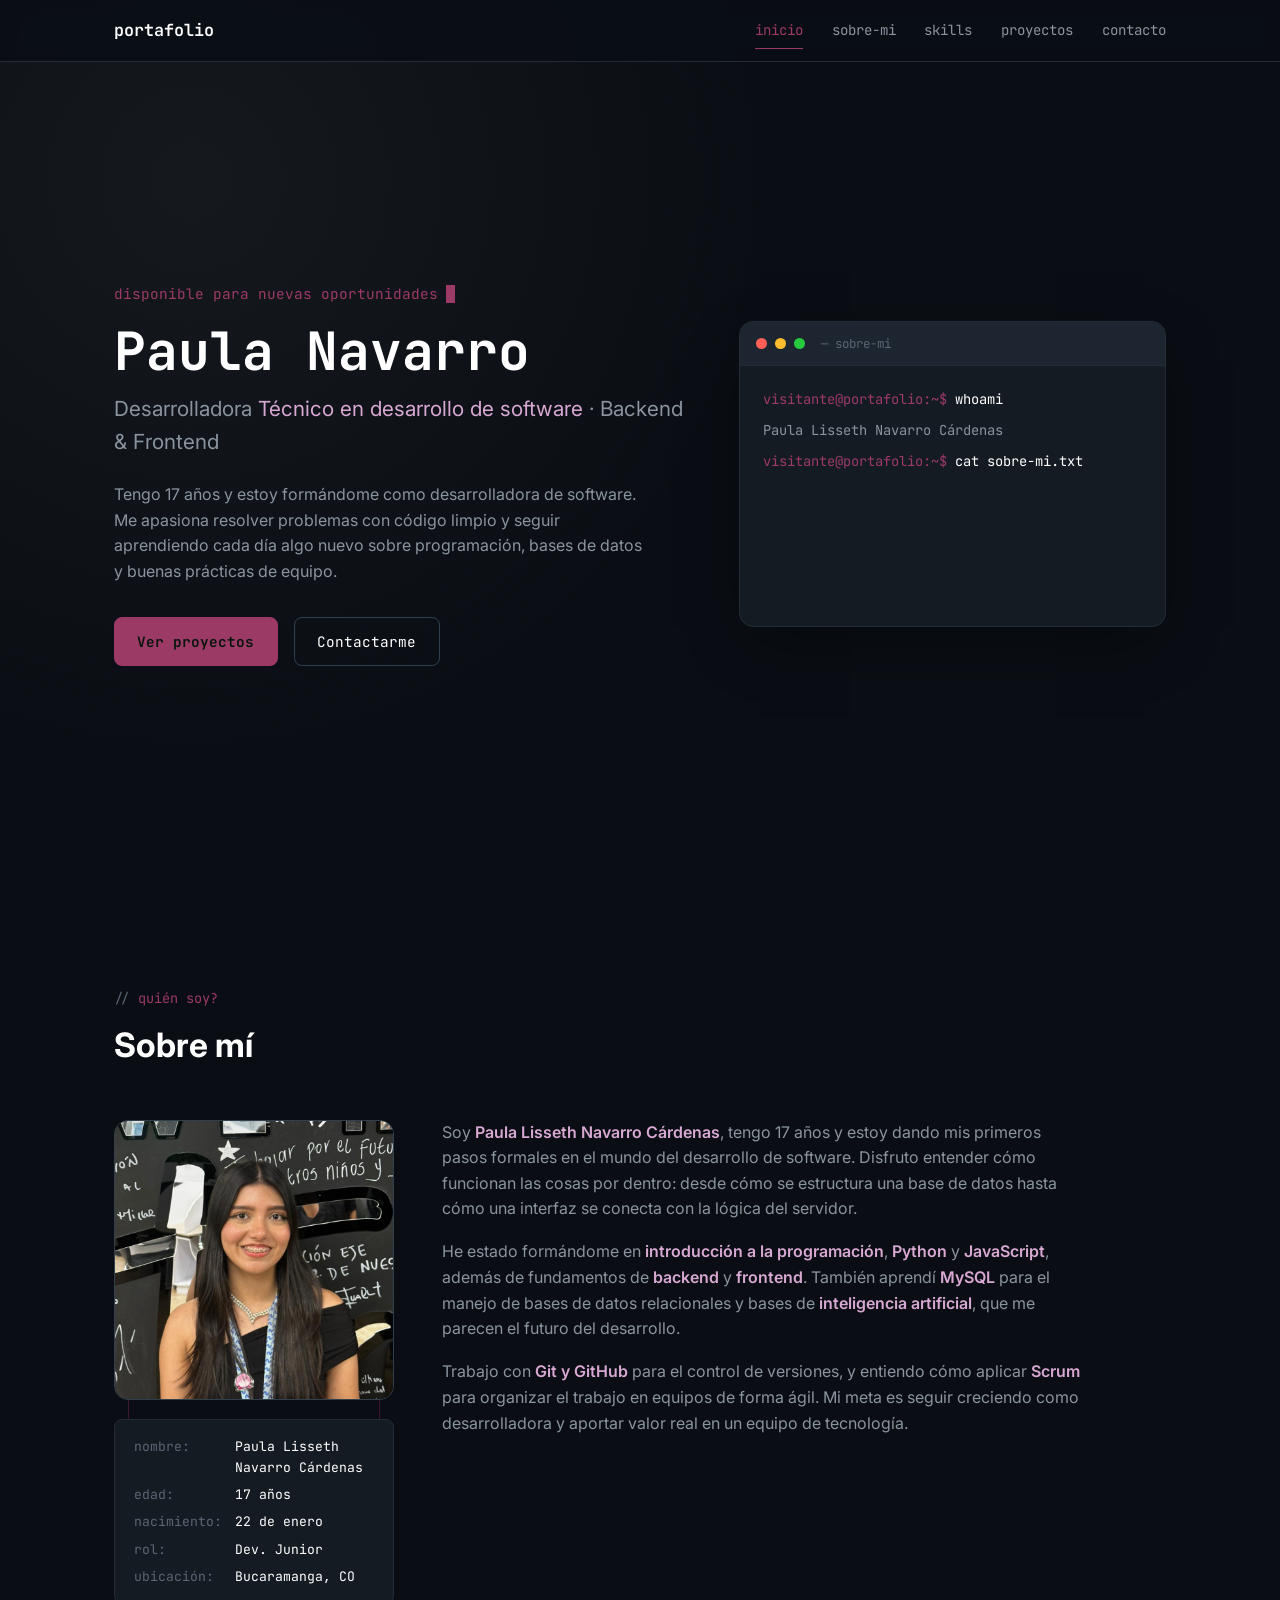
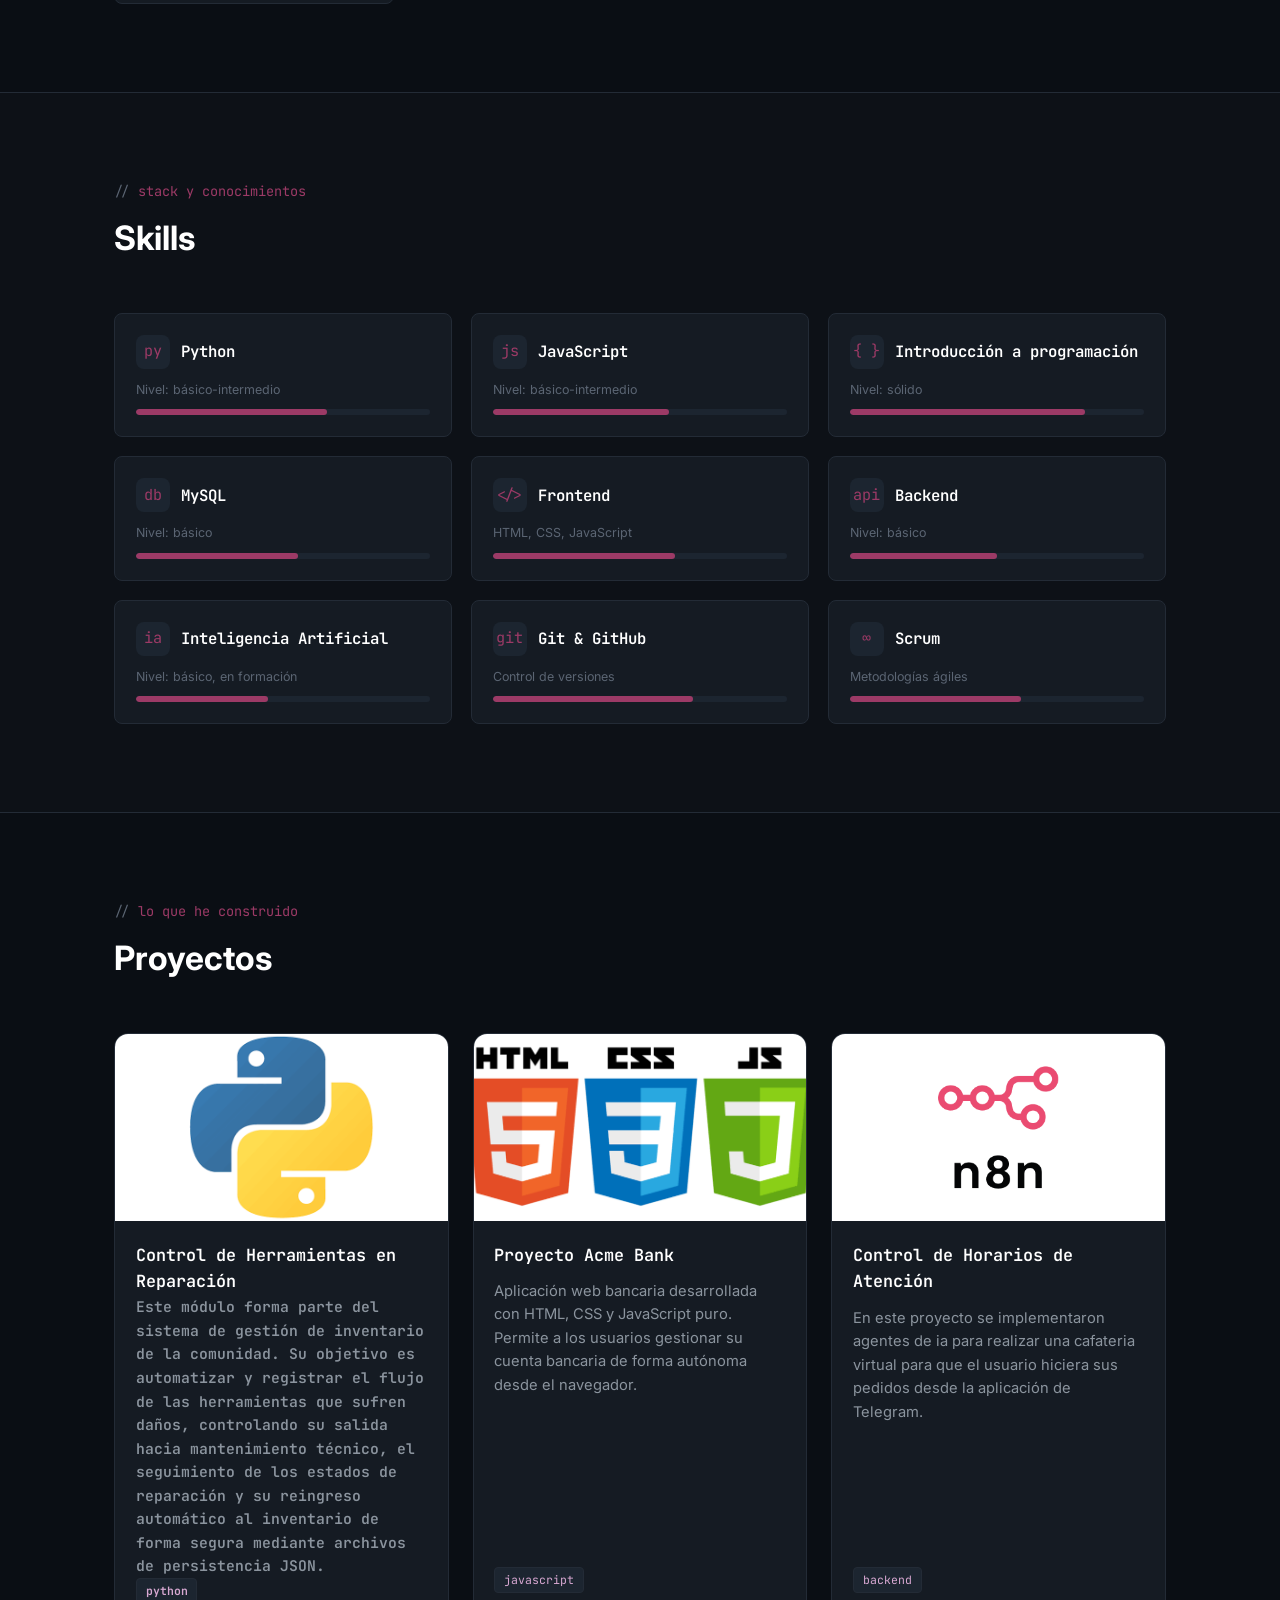
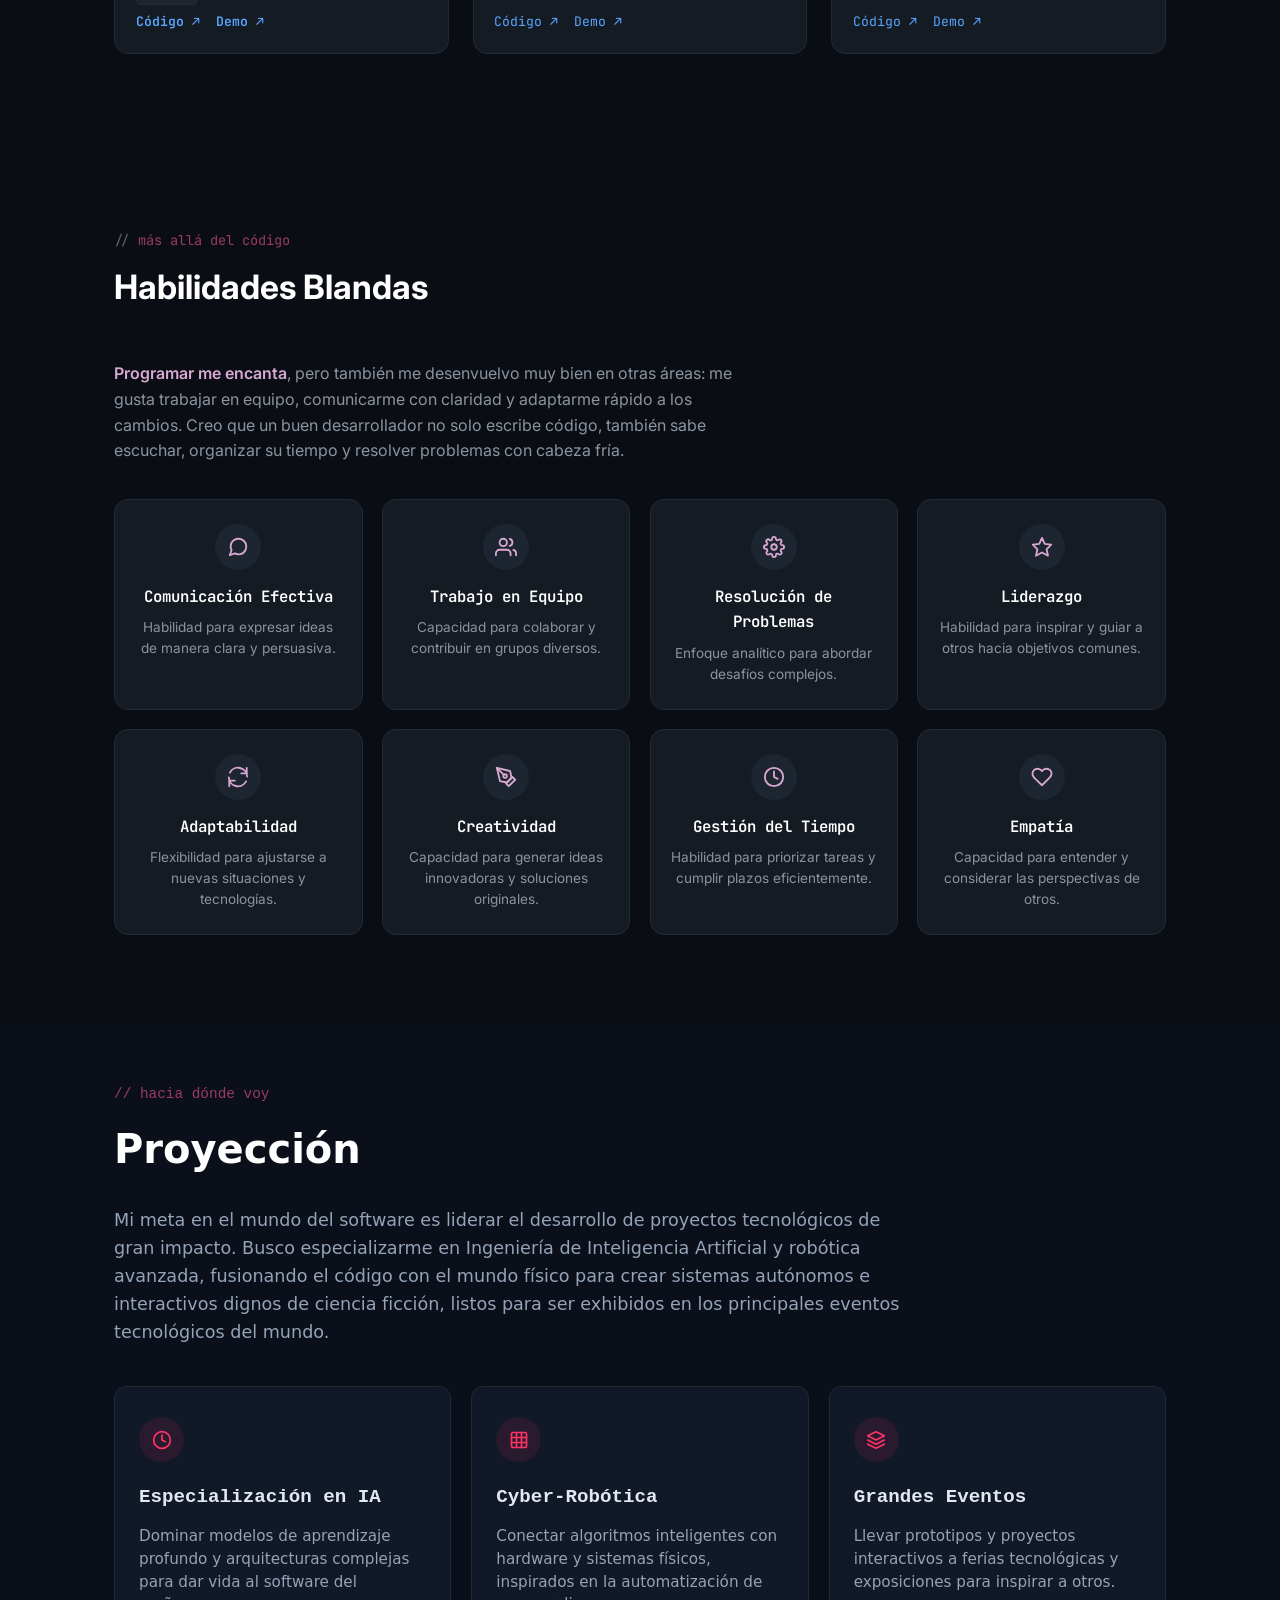
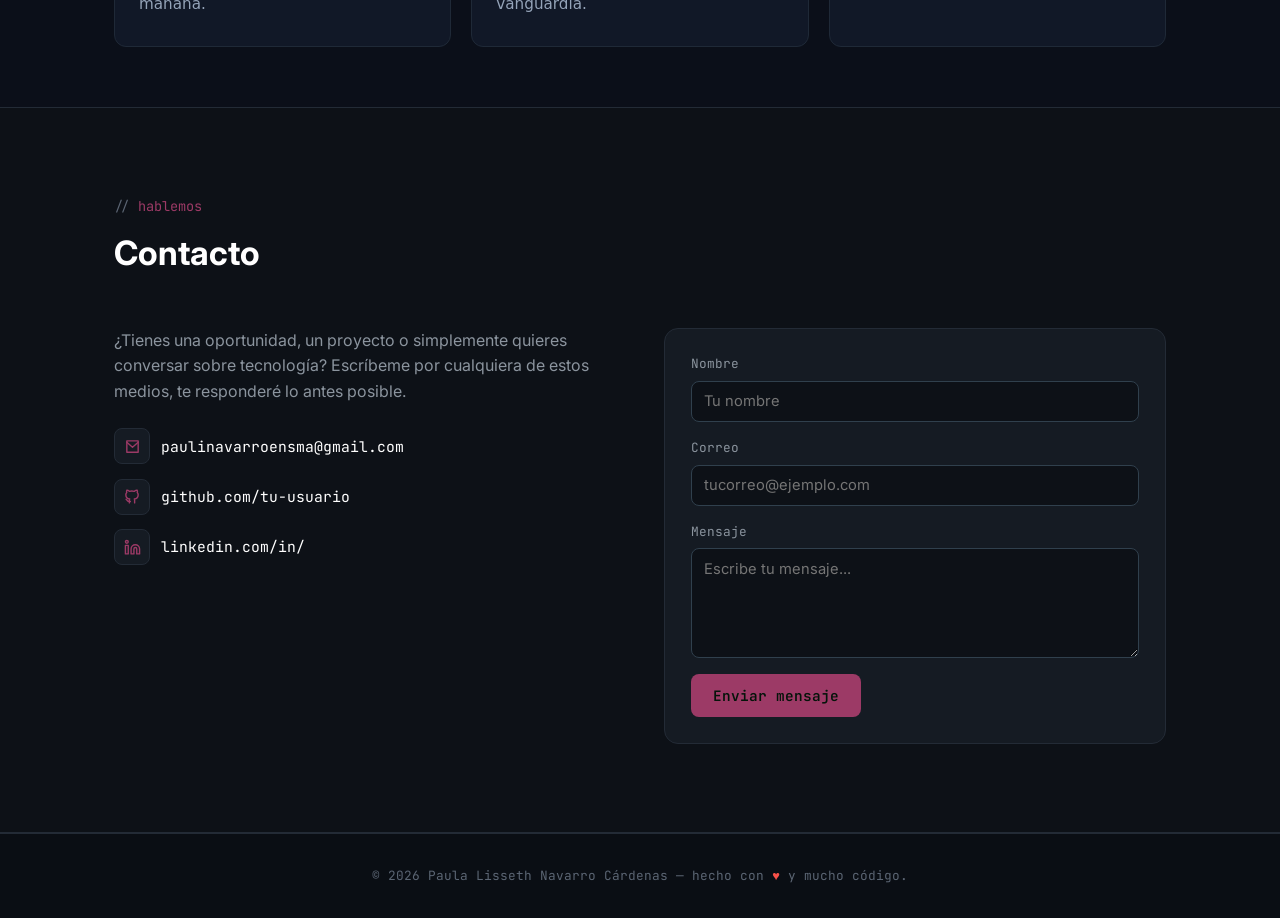
==== commit 4b4a1aba: "Organizando archivos en la raíz para GitHub Pages" ====
--- a/portafolio/index.html
+++ b/portafolio/index.html
@@ -5,12 +5,12 @@
   <meta name="viewport" content="width=device-width, initial-scale=1.0" />
   <title>Paula Navarro | Portafolio de Desarrollo</title>
   <meta name="description" content="Portafolio profesional de Paula Lisseth Navarro Cárdenas, desarrolladora junior en formación: Python, JavaScript, backend, frontend, bases de datos y metodologías ágiles." />
-  <link rel="stylesheet" href="../style.css" />
-  <script src="../i.js" defer></script>
+  <link rel="stylesheet" href="../portafolio/style.css" />
+  <script src="../portafolio/i.js" defer></script>
 
 
   <!-- Favicon simple en SVG (sin petición extra de red) -->
-  <link rel="icon" href="data:image/svg+xml,<svg xmlns=%22http://www.w3.org/2000/svg%22 viewBox=%220 0 100 100%22><rect width=%22100%22 height=%22100%22 rx=%2220%22 fill=%22%230d1117%22/><text x=%2250%22 y=%2266%22 font-size=%2255%22 text-anchor=%22middle%22 fill=%22%233fb950%22 font-family=%22monospace%22>&gt;_</text></svg>" />
+  <link rel="icon" href="data:image/svg+xml,svg xmlns=%22http://www.w3.org/2000/svg%22 viewBox=%220 0 100 100%22><rect width=%22100%22 height=%22100%22 rx=%2220%22 fill=%22%230d1117%22/><text x=%2250%22 y=%2266%22 font-size=%2255%22 text-anchor=%22middle%22 fill=%22%233fb950%22 font-family=%22monospace%22>&gt;_</text></svg>" />
 
   <!-- Tipografías: mono para "código", sans para texto largo -->
   <link rel="preconnect" href="https://fonts.googleapis.com">
--- a/portafolio/style.css
+++ b/portafolio/style.css
@@ -0,0 +1,1133 @@
+/* =========================================================
+   PORTAFOLIO - Estilo Terminal / Tech (Dark)
+   ========================================================= */
+
+:root {
+  /* Paleta principal */
+  --bg-0: #0a0e14;          /* fondo general */
+  --bg-1: #0d1117;          /* fondo secciones */
+  --bg-2: #151b23;          /* tarjetas */
+  --bg-3: #1c2530;          /* tarjetas hover / inputs */
+  --border: #232b36;
+  --border-strong: #30404d;
+
+  --text-primary: #ffffff;
+  --text-secondary: #8b949e;
+  --text-muted: #5b6573;
+
+  --accent: #9c3a66;        /* verde terminal (atenuado) */
+  --accent-soft: #92235366;
+  --accent-2: #d8a8d2;      /* ámbar para detalles / hover */
+  --accent-blue: #58a6ff;   /* enlaces */
+  --danger: #f85149;
+
+  --radius: 8px;
+  --radius-lg: 14px;
+  --max-width: 1100px;
+
+  --font-mono: 'JetBrains Mono', 'Fira Code', monospace;
+  --font-sans: 'Inter', system-ui, sans-serif;
+
+  --transition: 200ms ease;
+}
+
+/* ---------- Reset básico ---------- */
+* {
+  margin: 0;
+  padding: 0;
+  box-sizing: border-box;
+}
+
+html {
+  scroll-behavior: smooth;
+  font-size: 16px;
+}
+
+body {
+  background-color: var(--bg-0);
+  color: var(--text-primary);
+  font-family: var(--font-sans);
+  line-height: 1.6;
+  -webkit-font-smoothing: antialiased;
+}
+
+img {
+  max-width: 100%;
+  display: block;
+}
+
+a {
+  color: inherit;
+  text-decoration: none;
+}
+
+ul {
+  list-style: none;
+}
+
+section {
+  scroll-margin-top: 76px;
+}
+
+.container {
+  max-width: var(--max-width);
+  margin: 0 auto;
+  padding: 0 1.5rem;
+}
+
+/* Foco visible para accesibilidad */
+a:focus-visible,
+button:focus-visible {
+  outline: 2px solid var(--accent);
+  outline-offset: 3px;
+  border-radius: 4px;
+}
+
+/* Respeta preferencia de movimiento reducido */
+@media (prefers-reduced-motion: reduce) {
+  *, *::before, *::after {
+    animation-duration: 0.01ms !important;
+    animation-iteration-count: 1 !important;
+    transition-duration: 0.01ms !important;
+    scroll-behavior: auto !important;
+  }
+}
+
+/* =========================================================
+   HEADER / NAV
+   ========================================================= */
+.site-header {
+  position: fixed;
+  top: 0;
+  left: 0;
+  right: 0;
+  z-index: 100;
+  background-color: rgba(10, 14, 20, 0.85);
+  backdrop-filter: blur(8px);
+  border-bottom: 1px solid var(--border);
+}
+
+.nav {
+  display: flex;
+  align-items: center;
+  justify-content: space-between;
+  padding: 0.9rem 1.5rem;
+  max-width: var(--max-width);
+  margin: 0 auto;
+}
+
+.nav__brand {
+  font-family: var(--font-mono);
+  font-weight: 600;
+  font-size: 1.05rem;
+  color: var(--text-primary);
+  display: flex;
+  align-items: center;
+  gap: 0.4rem;
+}
+
+.nav__brand .dot {
+  color: var(--accent);
+}
+
+.nav__toggle {
+  display: none;
+  flex-direction: column;
+  justify-content: center;
+  gap: 5px;
+  width: 38px;
+  height: 38px;
+  background: transparent;
+  border: 1px solid var(--border-strong);
+  border-radius: var(--radius);
+  cursor: pointer;
+}
+
+.nav__toggle span {
+  display: block;
+  height: 2px;
+  width: 18px;
+  margin: 0 auto;
+  background-color: var(--text-primary);
+  transition: var(--transition);
+}
+
+.nav__list {
+  display: flex;
+  gap: 1.8rem;
+  font-family: var(--font-mono);
+  font-size: 0.88rem;
+}
+
+.nav__list li {
+  display: flex;
+}
+
+.nav__list a {
+  color: var(--text-secondary);
+  position: relative;
+  padding: 0.3rem 0;
+  transition: color var(--transition);
+}
+
+.nav__list a::after {
+  content: '';
+  position: absolute;
+  left: 0;
+  bottom: -2px;
+  width: 100%;
+  height: 1px;
+  background-color: var(--accent);
+  transform: scaleX(0);
+  transform-origin: left;
+  transition: transform 250ms ease;
+}
+
+.nav__list a:hover::after,
+.nav__list a:focus-visible::after,
+.nav__list a.is-active::after {
+  transform: scaleX(1);
+}
+
+.nav__list a:hover,
+.nav__list a:focus-visible {
+  color: var(--accent);
+}
+
+.nav__list a.is-active {
+  color: var(--accent);
+}
+
+/* =========================================================
+   HERO
+   ========================================================= */
+.hero {
+  min-height: 100vh;
+  display: flex;
+  align-items: center;
+  padding: 7rem 0 4rem;
+  background:
+    radial-gradient(circle at 15% 20%, rgba(202, 206, 202, 0.06), transparent 45%),
+    var(--bg-0);
+}
+
+.hero__grid {
+  display: grid;
+  grid-template-columns: 1.15fr 0.85fr;
+  gap: 3rem;
+  align-items: center;
+}
+
+.hero__eyebrow {
+  font-family: var(--font-mono);
+  color: var(--accent);
+  font-size: 0.9rem;
+  margin-bottom: 1rem;
+  display: flex;
+  align-items: center;
+  gap: 0.5rem;
+}
+
+.hero__eyebrow .blink {
+  display: inline-block;
+  width: 9px;
+  height: 18px;
+  background-color: var(--accent);
+  animation: blink 1.1s steps(1) infinite;
+}
+
+@keyframes blink {
+  50% { opacity: 0; }
+}
+
+.hero__name {
+  font-family: var(--font-mono);
+  font-size: clamp(2.1rem, 5vw, 3.3rem);
+  font-weight: 700;
+  line-height: 1.15;
+  margin-bottom: 0.6rem;
+  color: #fff;
+}
+
+.hero__role {
+  font-size: clamp(1.05rem, 2vw, 1.3rem);
+  color: var(--text-secondary);
+  margin-bottom: 1.5rem;
+}
+
+.hero__role .accent-text {
+  color: var(--accent-2);
+}
+
+.hero__desc {
+  color: var(--text-secondary);
+  max-width: 540px;
+  margin-bottom: 2rem;
+}
+
+.hero__cta {
+  display: flex;
+  gap: 1rem;
+  flex-wrap: wrap;
+}
+
+.btn {
+  font-family: var(--font-mono);
+  font-size: 0.9rem;
+  padding: 0.75rem 1.4rem;
+  border-radius: var(--radius);
+  border: 1px solid var(--border-strong);
+  cursor: pointer;
+  transition: all var(--transition);
+  display: inline-flex;
+  align-items: center;
+  gap: 0.5rem;
+  position: relative;
+  overflow: hidden;
+  isolation: isolate;
+}
+
+.btn::before {
+  content: '';
+  position: absolute;
+  inset: 0;
+  background: linear-gradient(120deg, transparent, rgba(255, 255, 255, 0.18), transparent);
+  transform: translateX(-100%);
+  transition: transform 500ms ease;
+  z-index: -1;
+}
+
+.btn:hover::before {
+  transform: translateX(100%);
+}
+
+.btn--primary {
+  background-color: var(--accent);
+  color: #04140a;
+  border-color: var(--accent);
+  font-weight: 600;
+}
+
+.btn--primary:hover {
+  background-color: #962e6b;
+  transform: translateY(-2px);
+}
+
+.btn--ghost {
+  background-color: transparent;
+  color: var(--text-primary);
+}
+
+.btn--ghost:hover {
+  border-color: var(--accent);
+  color: var(--accent);
+  transform: translateY(-2px);
+}
+
+/* Terminal visual del hero */
+.terminal {
+  background-color: var(--bg-2);
+  border: 1px solid var(--border);
+  border-radius: var(--radius-lg);
+  overflow: hidden;
+  box-shadow: 0 20px 60px -20px rgba(0, 0, 0, 0.6);
+}
+
+.terminal__bar {
+  display: flex;
+  align-items: center;
+  gap: 0.5rem;
+  padding: 0.7rem 1rem;
+  background-color: var(--bg-3);
+  border-bottom: 1px solid var(--border);
+}
+
+.terminal__dot {
+  width: 11px;
+  height: 11px;
+  border-radius: 50%;
+}
+
+.terminal__dot--red { background-color: #ff5f56; }
+.terminal__dot--yellow { background-color: #ffbd2e; }
+.terminal__dot--green { background-color: #27c93f; }
+
+.terminal__title {
+  margin-left: 0.5rem;
+  font-family: var(--font-mono);
+  font-size: 0.78rem;
+  color: var(--text-muted);
+}
+
+.terminal__body {
+  padding: 1.4rem;
+  font-family: var(--font-mono);
+  font-size: 0.86rem;
+  min-height: 260px;
+}
+
+.terminal__line {
+  margin-bottom: 0.55rem;
+  white-space: pre-wrap;
+  word-break: break-word;
+}
+
+.terminal__prompt {
+  color: var(--accent);
+  margin-right: 0.5rem;
+}
+
+.terminal__output {
+  color: var(--text-secondary);
+}
+
+.terminal__cursor {
+  display: inline-block;
+  width: 8px;
+  height: 1em;
+  background-color: var(--accent);
+  vertical-align: text-bottom;
+  animation: blink 1s steps(1) infinite;
+}
+
+/* =========================================================
+   SECCIONES GENERALES
+   ========================================================= */
+.section {
+  padding: 5.5rem 0;
+}
+
+.section--alt {
+  background-color: var(--bg-1);
+  border-top: 1px solid var(--border);
+  border-bottom: 1px solid var(--border);
+}
+
+.section__header {
+  margin-bottom: 3rem;
+}
+
+.section__tag {
+  font-family: var(--font-mono);
+  color: var(--accent);
+  font-size: 0.85rem;
+  margin-bottom: 0.5rem;
+  display: block;
+}
+
+.section__tag::before {
+  content: '// ';
+  color: var(--text-muted);
+}
+
+.section__title {
+  font-size: clamp(1.6rem, 3vw, 2.1rem);
+  font-weight: 700;
+  color: #fff;
+}
+
+/* =========================================================
+   SOBRE MÍ
+   ========================================================= */
+.about__grid {
+  display: grid;
+  grid-template-columns: 280px 1fr;
+  gap: 3rem;
+  align-items: start;
+}
+
+.about__photo-wrap {
+  position: relative;
+}
+
+.about__photo {
+  width: 100%;
+  aspect-ratio: 1 / 1;
+  border-radius: var(--radius-lg);
+  object-fit: cover;
+  border: 1px solid var(--border-strong);
+  background-color: var(--bg-2);
+  transition: border-color var(--transition), transform var(--transition);
+}
+
+.about__photo-wrap:hover .about__photo {
+  border-color: var(--accent);
+  transform: translateY(-3px);
+}
+
+.about__photo-frame {
+  position: absolute;
+  inset: 14px;
+  border: 1px solid var(--accent-soft);
+  border-radius: var(--radius-lg);
+  pointer-events: none;
+  z-index: -1;
+  top: 14px;
+  left: 14px;
+}
+
+.about__card {
+  margin-top: 1.2rem;
+  background-color: var(--bg-2);
+  border: 1px solid var(--border);
+  border-radius: var(--radius);
+  padding: 1rem 1.2rem;
+  font-family: var(--font-mono);
+  font-size: 0.82rem;
+}
+
+.about__card dl {
+  display: grid;
+  grid-template-columns: auto 1fr;
+  gap: 0.4rem 0.8rem;
+}
+
+.about__card dt {
+  color: var(--text-muted);
+}
+
+.about__card dd {
+  color: var(--text-primary);
+}
+
+.about__text p {
+  color: var(--text-secondary);
+  margin-bottom: 1.1rem;
+  max-width: 640px;
+}
+
+.about__text p:last-child {
+  margin-bottom: 0;
+}
+
+.about__highlight {
+  color: var(--accent-2);
+  font-weight: 600;
+}
+
+/* =========================================================
+   SKILLS
+   ========================================================= */
+.skills__grid {
+  display: grid;
+  grid-template-columns: repeat(auto-fit, minmax(250px, 1fr));
+  gap: 1.2rem;
+}
+
+.skill-card {
+  background-color: var(--bg-2);
+  border: 1px solid var(--border);
+  border-radius: var(--radius);
+  padding: 1.3rem;
+  transition: border-color var(--transition), transform var(--transition), box-shadow var(--transition);
+}
+
+.skill-card:hover {
+  border-color: var(--accent-soft);
+  transform: translateY(-5px);
+  box-shadow: 0 12px 24px -12px rgba(63, 185, 80, 0.25);
+}
+
+.skill-card:hover .skill-card__icon {
+  background-color: var(--accent);
+  color: #04140a;
+  transform: scale(1.08) rotate(-4deg);
+}
+
+.skill-card:hover .skill-bar__fill {
+  filter: brightness(1.25);
+}
+
+.skill-card__icon {
+  font-family: var(--font-mono);
+  font-size: 0.95rem;
+  width: 34px;
+  height: 34px;
+  flex-shrink: 0;
+  display: flex;
+  align-items: center;
+  justify-content: center;
+  background-color: var(--bg-3);
+  border-radius: var(--radius);
+  color: var(--accent);
+  transition: transform var(--transition), background-color var(--transition), color var(--transition);
+}
+
+.skill-card__head {
+  display: flex;
+  align-items: center;
+  gap: 0.7rem;
+  margin-bottom: 0.7rem;
+}
+
+.skill-card__name {
+  font-family: var(--font-mono);
+  font-weight: 600;
+  font-size: 0.98rem;
+  color: var(--text-primary);
+}
+
+.skill-card__level {
+  font-size: 0.78rem;
+  color: var(--text-muted);
+  margin-bottom: 0.6rem;
+}
+
+.skill-bar {
+  height: 6px;
+  background-color: var(--bg-3);
+  border-radius: 4px;
+  overflow: hidden;
+}
+
+.skill-bar__fill {
+  height: 100%;
+  background-color: var(--accent);
+  border-radius: 4px;
+}
+
+/* =========================================================
+   PROYECTOS
+   ========================================================= */
+.projects__grid {
+  display: grid;
+  grid-template-columns: repeat(auto-fit, minmax(280px, 1fr));
+  gap: 1.5rem;
+}
+
+.project-card {
+  background-color: var(--bg-2);
+  border: 1px solid var(--border);
+  border-radius: var(--radius-lg);
+  overflow: hidden;
+  display: flex;
+  flex-direction: column;
+  transition: transform var(--transition), border-color var(--transition), box-shadow var(--transition);
+}
+
+.project-card:hover {
+  transform: translateY(-6px);
+  border-color: var(--border-strong);
+  box-shadow: 0 20px 40px -18px rgba(0, 0, 0, 0.55);
+}
+
+.project-card__media {
+  aspect-ratio: 16/9;
+  background-color: var(--bg-3);
+  overflow: hidden;
+}
+
+.project-card__media img {
+  width: 100%;
+  height: 100%;
+  object-fit: cover;
+  transition: transform 400ms ease;
+}
+
+.project-card:hover .project-card__media img {
+  transform: scale(1.06);
+}
+
+.project-card__body {
+  padding: 1.3rem;
+  display: flex;
+  flex-direction: column;
+  gap: 0.7rem;
+  flex: 1;
+}
+
+.project-card__title {
+  font-family: var(--font-mono);
+  font-size: 1.05rem;
+  color: var(--text-primary);
+  font-weight: 600;
+}
+
+.project-card__desc {
+  color: var(--text-secondary);
+  font-size: 0.92rem;
+  flex: 1;
+}
+
+.project-card__tags {
+  display: flex;
+  flex-wrap: wrap;
+  gap: 0.4rem;
+}
+
+.tag {
+  font-family: var(--font-mono);
+  font-size: 0.72rem;
+  padding: 0.2rem 0.55rem;
+  border-radius: 4px;
+  background-color: var(--bg-3);
+  color: var(--accent-2);
+  border: 1px solid var(--border);
+  transition: border-color var(--transition), transform var(--transition);
+}
+
+.project-card:hover .tag {
+  border-color: var(--accent-soft);
+}
+
+.tag:hover {
+  transform: translateY(-2px);
+}
+
+.project-card__links {
+  display: flex;
+  gap: 1rem;
+  margin-top: 0.4rem;
+  font-family: var(--font-mono);
+  font-size: 0.82rem;
+}
+
+.project-card__links a {
+  color: var(--accent-blue);
+  transition: opacity var(--transition), transform var(--transition);
+  display: inline-block;
+}
+
+.project-card__links a:hover {
+  opacity: 0.85;
+  transform: translateX(3px);
+  text-decoration: underline;
+}
+
+
+/* =========================================================
+   HABILIDADES BLANDAS (SOFT SKILLS)
+   ========================================================= */
+.softskills__intro {
+  color: var(--text-secondary);
+  max-width: 640px;
+  margin-bottom: 2.2rem;
+}
+
+.softskills__intro .about__highlight {
+  color: var(--accent-2);
+  font-weight: 600;
+}
+
+.softskills__grid {
+  display: grid;
+  grid-template-columns: repeat(auto-fit, minmax(230px, 1fr));
+  gap: 1.2rem;
+}
+
+.softskill-card {
+  background-color: var(--bg-2);
+  border: 1px solid var(--border);
+  border-radius: var(--radius-lg);
+  padding: 1.5rem 1.3rem;
+  text-align: center;
+  transition: border-color var(--transition), transform var(--transition), box-shadow var(--transition);
+}
+
+.softskill-card:hover {
+  border-color: var(--accent-soft);
+  transform: translateY(-5px);
+  box-shadow: 0 14px 28px -14px rgba(63, 185, 80, 0.22);
+}
+
+.softskill-card__icon {
+  width: 46px;
+  height: 46px;
+  margin: 0 auto 0.9rem;
+  display: flex;
+  align-items: center;
+  justify-content: center;
+  background-color: var(--bg-3);
+  border-radius: 50%;
+  color: var(--accent-2);
+  transition: transform var(--transition), background-color var(--transition), color var(--transition);
+}
+
+.softskill-card__icon svg {
+  width: 22px;
+  height: 22px;
+  stroke: currentColor;
+}
+
+.softskill-card:hover .softskill-card__icon {
+  background-color: var(--accent-2);
+  color: #1c1402;
+  transform: scale(1.1) rotate(-6deg);
+}
+
+.softskill-card__name {
+  font-family: var(--font-mono);
+  font-weight: 600;
+  font-size: 0.98rem;
+  color: var(--text-primary);
+  margin-bottom: 0.5rem;
+}
+
+.softskill-card__desc {
+  font-size: 0.85rem;
+  color: var(--text-secondary);
+  line-height: 1.55;
+}
+
+/* --- Sección Proyección --- */
+.proyeccion-section {
+    background-color: #0b0f19; /* Fondo oscuro del portafolio */
+    color: #ffffff;
+    padding: 60px 20px;
+    font-family: system-ui, -apple-system, sans-serif;
+}
+
+.proyeccion-section .container {
+    max-width: 1100px;
+    margin: 0 auto;
+}
+
+.proyeccion-section .section-subtitle {
+    color: #9c3a66; /* Rosa/Magenta del diseño */
+    font-family: 'Courier New', Courier, monospace;
+    font-size: 0.9rem;
+    margin-bottom: 10px;
+}
+
+.proyeccion-section .section-title {
+    font-size: 2.5rem;
+    font-weight: 700;
+    margin-bottom: 25px;
+}
+
+.proyeccion-description {
+    color: #94a3b8; /* Gris claro para lectura */
+    font-size: 1.1rem;
+    line-height: 1.6;
+    max-width: 800px;
+    margin-bottom: 40px;
+}
+
+.proyeccion-description strong {
+    color: #ff3366;
+    font-weight: 600;
+}
+
+/* Grid de Tarjetas */
+.proyeccion-grid {
+    display: grid;
+    grid-template-columns: repeat(auto-fit, minmax(280px, 1fr));
+    gap: 20px;
+}
+
+.proyeccion-card {
+    background-color: #111827; /* Fondo de tarjetas */
+    border: 1px solid #1f2937;
+    border-radius: 12px;
+    padding: 30px 24px;
+    transition: transform 0.3s ease, border-color 0.3s ease, box-shadow 0.3s ease;
+}
+
+/* Iconos de las tarjetas */
+.proyeccion-card .card-icon {
+    color: #ff3366;
+    background-color: rgba(255, 51, 102, 0.1);
+    width: 45px;
+    height: 45px;
+    border-radius: 50%;
+    display: flex;
+    align-items: center;
+    justify-content: center;
+    margin-bottom: 20px;
+}
+
+.proyeccion-card h3 {
+    font-family: 'Courier New', Courier, monospace;
+    font-size: 1.2rem;
+    font-weight: bold;
+    margin-bottom: 12px;
+    color: #e2e8f0;
+}
+
+.proyeccion-card p {
+    color: #94a3b8;
+    font-size: 0.95rem;
+    line-height: 1.5;
+}
+
+/* Tarjeta destacada (Efecto similar a Resolución de Problemas en tu captura) */
+.proyeccion-card.highlight-card {
+    border-color: rgba(255, 51, 102, 0.4);
+    box-shadow: 0 4px 20px rgba(255, 51, 102, 0.05);
+}
+
+.proyeccion-card.highlight-card .card-icon {
+    background-color: #ff3366;
+    color: #ffffff;
+}
+
+/* Efecto Hover general */
+.proyeccion-card:hover {
+    transform: translateY(-5px);
+    border-color: rgba(255, 51, 102, 0.6);
+    box-shadow: 0 10px 25px rgba(255, 51, 102, 0.1);
+}
+
+/* =========================================================
+   CONTACTO
+   ========================================================= */
+.contact__grid {
+  display: grid;
+  grid-template-columns: 1fr 1fr;
+  gap: 3rem;
+  align-items: start;
+}
+
+.contact__intro p {
+  color: var(--text-secondary);
+  margin-bottom: 1.5rem;
+  max-width: 480px;
+}
+
+.contact__list {
+  display: flex;
+  flex-direction: column;
+  gap: 0.9rem;
+}
+
+.contact__list a {
+  display: flex;
+  align-items: center;
+  gap: 0.7rem;
+  font-family: var(--font-mono);
+  font-size: 0.92rem;
+  color: var(--text-primary);
+  transition: color var(--transition);
+}
+
+.contact__list a:hover {
+  color: var(--accent);
+}
+
+.contact__list a:hover .contact__icon {
+  background-color: var(--accent);
+  border-color: var(--accent);
+  transform: scale(1.08) rotate(-6deg);
+}
+
+.contact__list a:hover .contact__icon svg {
+  stroke: #04140a;
+}
+
+.contact__icon {
+  width: 36px;
+  height: 36px;
+  border-radius: var(--radius);
+  background-color: var(--bg-2);
+  border: 1px solid var(--border);
+  display: flex;
+  align-items: center;
+  justify-content: center;
+  flex-shrink: 0;
+  transition: transform var(--transition), background-color var(--transition), border-color var(--transition);
+}
+
+.contact__icon svg {
+  width: 17px;
+  height: 17px;
+  stroke: var(--accent);
+  transition: stroke var(--transition);
+}
+
+.contact-form {
+  background-color: var(--bg-2);
+  border: 1px solid var(--border);
+  border-radius: var(--radius-lg);
+  padding: 1.6rem;
+  display: flex;
+  flex-direction: column;
+  gap: 1rem;
+}
+
+.form-group {
+  display: flex;
+  flex-direction: column;
+  gap: 0.4rem;
+}
+
+.form-group label {
+  font-family: var(--font-mono);
+  font-size: 0.8rem;
+  color: var(--text-secondary);
+}
+
+.form-group input,
+.form-group textarea {
+  background-color: var(--bg-1);
+  border: 1px solid var(--border-strong);
+  border-radius: var(--radius);
+  padding: 0.65rem 0.8rem;
+  color: var(--text-primary);
+  font-family: var(--font-sans);
+  font-size: 0.92rem;
+  transition: border-color var(--transition);
+}
+
+.form-group input:focus,
+.form-group textarea:focus {
+  outline: none;
+  border-color: var(--accent);
+}
+
+.form-group textarea {
+  resize: vertical;
+  min-height: 110px;
+}
+
+.contact-form .btn {
+  align-self: flex-start;
+  border: none;
+}
+
+/* =========================================================
+   FOOTER
+   ========================================================= */
+.site-footer {
+  padding: 2rem 0;
+  border-top: 1px solid var(--border);
+  text-align: center;
+}
+
+.site-footer p {
+  font-family: var(--font-mono);
+  font-size: 0.8rem;
+  color: var(--text-muted);
+}
+
+.site-footer .heart {
+  color: var(--danger);
+}
+
+/* Botón volver arriba */
+.back-to-top {
+  position: fixed;
+  bottom: 1.6rem;
+  right: 1.6rem;
+  width: 44px;
+  height: 44px;
+  border-radius: 50%;
+  background-color: var(--bg-2);
+  border: 1px solid var(--border-strong);
+  color: var(--accent);
+  display: flex;
+  align-items: center;
+  justify-content: center;
+  cursor: pointer;
+  opacity: 0;
+  pointer-events: none;
+  transition: opacity var(--transition), transform var(--transition);
+  z-index: 90;
+}
+
+.back-to-top.is-visible {
+  opacity: 1;
+  pointer-events: auto;
+}
+
+.back-to-top:hover {
+  transform: translateY(-3px);
+  border-color: var(--accent);
+}
+
+/* =========================================================
+   ANIMACIONES DE ENTRADA (scroll reveal)
+   ========================================================= */
+.reveal {
+  opacity: 0;
+  transform: translateY(18px);
+  transition: opacity 0.6s ease, transform 0.6s ease;
+}
+
+.reveal.is-visible {
+  opacity: 1;
+  transform: translateY(0);
+}
+
+/* =========================================================
+   RESPONSIVE
+   ========================================================= */
+@media (max-width: 900px) {
+  .hero__grid {
+    grid-template-columns: 1fr;
+  }
+
+  .terminal {
+    order: -1;
+  }
+
+  .about__grid {
+    grid-template-columns: 1fr;
+  }
+
+  .about__photo-wrap {
+    max-width: 240px;
+    margin: 0 auto;
+  }
+
+  .contact__grid {
+    grid-template-columns: 1fr;
+    gap: 2.5rem;
+  }
+}
+
+@media (max-width: 720px) {
+  .nav__toggle {
+    display: flex;
+  }
+
+  .nav__list {
+    position: fixed;
+    top: 60px;
+    right: 0;
+    left: 0;
+    flex-direction: column;
+    background-color: var(--bg-1);
+    border-bottom: 1px solid var(--border);
+    padding: 1.2rem 1.5rem;
+    gap: 1rem;
+    transform: translateY(-110%);
+    transition: transform var(--transition);
+  }
+
+  .nav__list.is-open {
+    transform: translateY(0);
+  }
+
+  .hero {
+    padding-top: 6rem;
+    min-height: auto;
+  }
+
+  .section {
+    padding: 3.5rem 0;
+  }
+
+  .hero__cta {
+    flex-direction: column;
+    align-items: stretch;
+  }
+
+  .btn {
+    justify-content: center;
+  }
+}
+
+@media (max-width: 480px) {
+  .hero__name {
+    font-size: 1.8rem;
+  }
+
+  .terminal__body {
+    font-size: 0.78rem;
+    padding: 1.1rem;
+  }
+
+  .section__title {
+    font-size: 1.4rem;
+  }
+}
